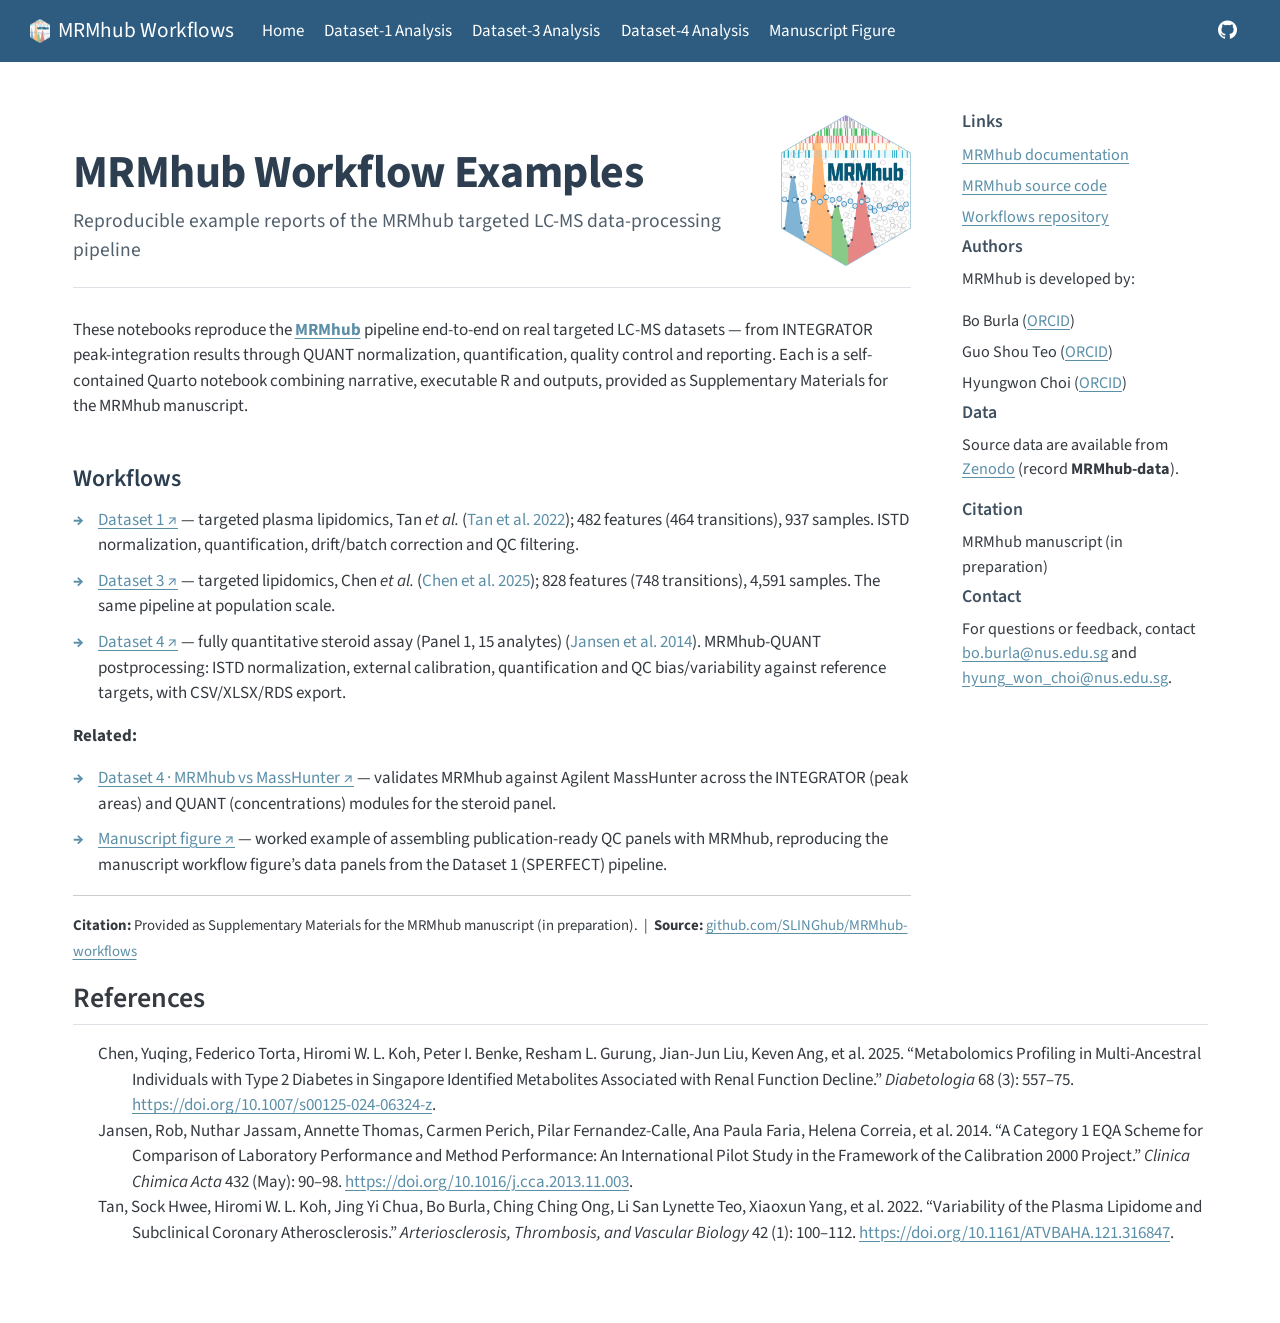
==== index.html @ b546c989 "Publish site to gh-pages (0.9.9 preview)" ====
<!DOCTYPE html>
<html xmlns="http://www.w3.org/1999/xhtml" lang="en" xml:lang="en"><head>

<meta charset="utf-8">
<meta name="generator" content="quarto-1.8.24">

<meta name="viewport" content="width=device-width, initial-scale=1.0, user-scalable=yes">


<title>MRMhub Workflows</title>
<style>
code{white-space: pre-wrap;}
span.smallcaps{font-variant: small-caps;}
div.columns{display: flex; gap: min(4vw, 1.5em);}
div.column{flex: auto; overflow-x: auto;}
div.hanging-indent{margin-left: 1.5em; text-indent: -1.5em;}
ul.task-list{list-style: none;}
ul.task-list li input[type="checkbox"] {
  width: 0.8em;
  margin: 0 0.8em 0.2em -1em; /* quarto-specific, see https://github.com/quarto-dev/quarto-cli/issues/4556 */ 
  vertical-align: middle;
}
/* CSS for citations */
div.csl-bib-body { }
div.csl-entry {
  clear: both;
  margin-bottom: 0em;
}
.hanging-indent div.csl-entry {
  margin-left:2em;
  text-indent:-2em;
}
div.csl-left-margin {
  min-width:2em;
  float:left;
}
div.csl-right-inline {
  margin-left:2em;
  padding-left:1em;
}
div.csl-indent {
  margin-left: 2em;
}</style>


<script src="site_libs/quarto-nav/quarto-nav.js"></script>
<script src="site_libs/quarto-nav/headroom.min.js"></script>
<script src="site_libs/clipboard/clipboard.min.js"></script>
<script src="site_libs/quarto-search/autocomplete.umd.js"></script>
<script src="site_libs/quarto-search/fuse.min.js"></script>
<script src="site_libs/quarto-search/quarto-search.js"></script>
<meta name="quarto:offset" content="./">
<link href="./images/favicon.ico" rel="icon">
<script src="site_libs/quarto-html/quarto.js" type="module"></script>
<script src="site_libs/quarto-html/tabsets/tabsets.js" type="module"></script>
<script src="site_libs/quarto-html/axe/axe-check.js" type="module"></script>
<script src="site_libs/quarto-html/popper.min.js"></script>
<script src="site_libs/quarto-html/tippy.umd.min.js"></script>
<script src="site_libs/quarto-html/anchor.min.js"></script>
<link href="site_libs/quarto-html/tippy.css" rel="stylesheet">
<link href="site_libs/quarto-html/quarto-syntax-highlighting-dc55a5b9e770e841cd82e46aadbfb9b0.css" rel="stylesheet" class="quarto-color-scheme" id="quarto-text-highlighting-styles">
<link href="site_libs/quarto-html/quarto-syntax-highlighting-dark-b651517ce65839d647a86e2780455cfb.css" rel="stylesheet" class="quarto-color-scheme quarto-color-alternate" id="quarto-text-highlighting-styles">
<link href="site_libs/quarto-html/quarto-syntax-highlighting-dc55a5b9e770e841cd82e46aadbfb9b0.css" rel="stylesheet" class="quarto-color-scheme-extra" id="quarto-text-highlighting-styles">
<script src="site_libs/bootstrap/bootstrap.min.js"></script>
<link href="site_libs/bootstrap/bootstrap-icons.css" rel="stylesheet">
<link href="site_libs/bootstrap/bootstrap-08d73034be6051cfeb272bc89b445842.min.css" rel="stylesheet" append-hash="true" class="quarto-color-scheme" id="quarto-bootstrap" data-mode="light">
<link href="site_libs/bootstrap/bootstrap-dark-5c11f1d04538fffc088d894759665d96.min.css" rel="stylesheet" append-hash="true" class="quarto-color-scheme quarto-color-alternate" id="quarto-bootstrap" data-mode="light">
<link href="site_libs/bootstrap/bootstrap-08d73034be6051cfeb272bc89b445842.min.css" rel="stylesheet" append-hash="true" class="quarto-color-scheme-extra" id="quarto-bootstrap" data-mode="light">
<script id="quarto-search-options" type="application/json">{
  "location": "navbar",
  "copy-button": false,
  "collapse-after": 3,
  "panel-placement": "end",
  "type": "overlay",
  "limit": 50,
  "keyboard-shortcut": [
    "f",
    "/",
    "s"
  ],
  "show-item-context": false,
  "language": {
    "search-no-results-text": "No results",
    "search-matching-documents-text": "matching documents",
    "search-copy-link-title": "Copy link to search",
    "search-hide-matches-text": "Hide additional matches",
    "search-more-match-text": "more match in this document",
    "search-more-matches-text": "more matches in this document",
    "search-clear-button-title": "Clear",
    "search-text-placeholder": "",
    "search-detached-cancel-button-title": "Cancel",
    "search-submit-button-title": "Submit",
    "search-label": "Search"
  }
}</script>


<link rel="stylesheet" href="styles.css">
</head>

<body class="nav-fixed quarto-light">

<div id="quarto-search-results"></div>
  <header id="quarto-header" class="headroom fixed-top">
    <nav class="navbar navbar-expand-lg " data-bs-theme="dark">
      <div class="navbar-container container-fluid">
      <div class="navbar-brand-container mx-auto">
    <a href="./index.html" class="navbar-brand navbar-brand-logo">
    <img src="./images/mrmhub-logo.png" alt="MRMhub" class="navbar-logo light-content">
    <img src="./images/mrmhub-logo.png" alt="MRMhub" class="navbar-logo dark-content">
    </a>
    <a class="navbar-brand" href="./index.html">
    <span class="navbar-title">MRMhub Workflows</span>
    </a>
  </div>
            <div id="quarto-search" class="" title="Search"></div>
          <button class="navbar-toggler" type="button" data-bs-toggle="collapse" data-bs-target="#navbarCollapse" aria-controls="navbarCollapse" role="menu" aria-expanded="false" aria-label="Toggle navigation" onclick="if (window.quartoToggleHeadroom) { window.quartoToggleHeadroom(); }">
  <span class="navbar-toggler-icon"></span>
</button>
          <div class="collapse navbar-collapse" id="navbarCollapse">
            <ul class="navbar-nav navbar-nav-scroll me-auto">
  <li class="nav-item">
    <a class="nav-link active" href="./index.html" aria-current="page"> 
<span class="menu-text">Home</span></a>
  </li>  
  <li class="nav-item">
    <a class="nav-link" href="./Dataset1.html"> 
<span class="menu-text">Dataset-1 Analysis</span></a>
  </li>  
  <li class="nav-item">
    <a class="nav-link" href="./Dataset3.html"> 
<span class="menu-text">Dataset-3 Analysis</span></a>
  </li>  
  <li class="nav-item">
    <a class="nav-link" href="./Dataset4.html"> 
<span class="menu-text">Dataset-4 Analysis</span></a>
  </li>  
  <li class="nav-item">
    <a class="nav-link" href="./ManuscriptFigure.html"> 
<span class="menu-text">Manuscript Figure</span></a>
  </li>  
</ul>
            <ul class="navbar-nav navbar-nav-scroll ms-auto">
  <li class="nav-item compact">
    <a class="nav-link" href="https://github.com/SLINGhub/MRMhub-workflows"> <i class="bi bi-github" role="img" aria-label="GitHub">
</i> 
<span class="menu-text"></span></a>
  </li>  
</ul>
          </div> <!-- /navcollapse -->
            <div class="quarto-navbar-tools">
</div>
      </div> <!-- /container-fluid -->
    </nav>
</header>
<!-- content -->
<div id="quarto-content" class="quarto-container page-columns page-rows-contents page-layout-full page-navbar">
<!-- sidebar -->
<!-- margin-sidebar -->
    
<!-- main -->
<main class="content column-page" id="quarto-document-content"><header id="title-block-header" class="quarto-title-block"></header>




<div class="grid landing-grid">
<div class="g-col-12 g-col-lg-9">
<p><img src="images/logo.svg" class="hex-logo" alt="MRMhub hex logo"></p>
<section id="mrmhub-workflow-examples" class="level1">
<h1>MRMhub Workflow Examples</h1>
<div class="lead">
<p>Reproducible example reports of the MRMhub targeted LC-MS data-processing pipeline</p>
</div>
<div class="title-sep">

</div>
<p>These notebooks reproduce the <a href="https://slinghub.github.io/MRMhub"><strong>MRMhub</strong></a> pipeline end-to-end on real targeted LC-MS datasets — from INTEGRATOR peak-integration results through QUANT normalization, quantification, quality control and reporting. Each is a self-contained Quarto notebook combining narrative, executable R and outputs, provided as Supplementary Materials for the MRMhub manuscript.</p>
<section id="workflows" class="level2">
<h2 class="anchored" data-anchor-id="workflows">Workflows</h2>
<div class="arrow-list">
<ul>
<li><strong><a href="Dataset1.html">Dataset 1 ↗</a></strong> — targeted plasma lipidomics, Tan <em>et al.</em> <span class="citation" data-cites="tan2022">(<a href="#ref-tan2022" role="doc-biblioref">Tan et al. 2022</a>)</span>; 482 features (464 transitions), 937 samples. ISTD normalization, quantification, drift/batch correction and QC filtering.</li>
<li><strong><a href="Dataset3.html">Dataset 3 ↗</a></strong> — targeted lipidomics, Chen <em>et al.</em> <span class="citation" data-cites="chen2025">(<a href="#ref-chen2025" role="doc-biblioref">Chen et al. 2025</a>)</span>; 828 features (748 transitions), 4,591 samples. The same pipeline at population scale.</li>
<li><strong><a href="Dataset4.html">Dataset 4 ↗</a></strong> — fully quantitative steroid assay (Panel 1, 15 analytes) <span class="citation" data-cites="jansen2014">(<a href="#ref-jansen2014" role="doc-biblioref">Jansen et al. 2014</a>)</span>. MRMhub-QUANT postprocessing: ISTD normalization, external calibration, quantification and QC bias/variability against reference targets, with CSV/XLSX/RDS export.</li>
</ul>
</div>
<p><strong>Related:</strong></p>
<div class="arrow-list">
<ul>
<li><strong><a href="Dataset4_Comparison.html">Dataset 4 · MRMhub vs MassHunter ↗</a></strong> — validates MRMhub against Agilent MassHunter across the INTEGRATOR (peak areas) and QUANT (concentrations) modules for the steroid panel.</li>
<li><strong><a href="ManuscriptFigure.html">Manuscript figure ↗</a></strong> — worked example of assembling publication-ready QC panels with MRMhub, reproducing the manuscript workflow figure’s data panels from the Dataset 1 (SPERFECT) pipeline.</li>
</ul>
</div>
<!--
## The MRMhub pipeline

::: {.hero-fig}

<svg xmlns="http://www.w3.org/2000/svg" viewBox="0 0 1120 250" style="max-width: 1000px; width: 100%; height: auto; font-family: 'Source Sans Pro', -apple-system, BlinkMacSystemFont, 'Segoe UI', Roboto, sans-serif;" role="img" aria-label="MRMhub processing overview: four pipeline stages — Peak Integration, Quantitation, Quality Control and Reporting. Peak Integration is performed by MRMhub-INTEGRATOR; the remaining three stages by MRMhub-QUANT.">
  <style>
    .ov-head { font-size: 20px; font-weight: 700; fill: #2C3E50; }
    .ov-item { font-size: 16px; fill: #333; }
    .ov-band { font-size: 18px; font-weight: 700; fill: #35708c; letter-spacing: 1.5px; }
    .ov-div  { stroke: #e3e7ea; stroke-width: 1; }
    .ov-link { cursor: pointer; }
    .ov-link polygon, .ov-link rect { transition: opacity 0.2s; }
    .ov-link:hover polygon, .ov-link:hover rect { opacity: 0.78; }
    .ov-link:hover .ov-head { text-decoration: underline; text-underline-offset: 3px; }
  </style>
  <a class="ov-link" href="https://slinghub.github.io/MRMhub/integrator/">
    <title>Open MRMhub-INTEGRATOR</title>
    <polygon points="0,4 269,4 295,36 269,68 0,68" fill="#dce9f1"/>
    <text class="ov-head" x="140" y="43" text-anchor="middle">Peak Integration</text>
    <rect x="0" y="210" width="269" height="34" rx="4" fill="#edf1f3"/>
    <text class="ov-band" x="134" y="232" text-anchor="middle">INTEGRATOR</text>
  </a>
  <a class="ov-link" href="https://slinghub.github.io/MRMhub/quant/">
    <title>Open MRMhub-QUANT</title>
    <polygon points="275,4 544,4 570,36 544,68 275,68 301,36" fill="#f6e7d3"/>
    <polygon points="550,4 819,4 845,36 819,68 550,68 576,36" fill="#f3e0e0"/>
    <polygon points="825,4 1094,4 1120,36 1094,68 825,68 851,36" fill="#e4efdd"/>
    <text class="ov-head" x="415" y="43" text-anchor="middle">Quantitation</text>
    <text class="ov-head" x="690" y="43" text-anchor="middle">Quality Control</text>
    <text class="ov-head" x="963" y="43" text-anchor="middle">Reporting</text>
    <rect x="275" y="210" width="845" height="34" rx="4" fill="#edf1f3"/>
    <text class="ov-band" x="697" y="232" text-anchor="middle">QUANT</text>
  </a>
  <line class="ov-div" x1="272" y1="84" x2="272" y2="196"/>
  <line class="ov-div" x1="547" y1="84" x2="547" y2="196"/>
  <line class="ov-div" x1="822" y1="84" x2="822" y2="196"/>
  <text class="ov-item" x="14" y="96">Retention time alignment</text>
  <text class="ov-item" x="14" y="117">Peak identification / selection</text>
  <text class="ov-item" x="14" y="138">Peak border refinement</text>
  <text class="ov-item" x="14" y="159">Integration</text>
  <text class="ov-item" x="14" y="180">Reporting</text>
  <text class="ov-item" x="289" y="96">ISTD normalization</text>
  <text class="ov-item" x="289" y="117">Interference correction</text>
  <text class="ov-item" x="289" y="138">Calibration curves</text>
  <text class="ov-item" x="289" y="159">Quantification</text>
  <text class="ov-item" x="289" y="180">Drift and batch correction</text>
  <text class="ov-item" x="564" y="96">Data integrity</text>
  <text class="ov-item" x="564" y="117">Feature annotation</text>
  <text class="ov-item" x="564" y="138">Outlier detection</text>
  <text class="ov-item" x="564" y="159">Runtime effects</text>
  <text class="ov-item" x="564" y="180">Processing efficacy</text>
  <text class="ov-item" x="839" y="96">Feature filtering</text>
  <text class="ov-item" x="839" y="117">Dataset export</text>
  <text class="ov-item" x="839" y="138">QC reporting</text>
  <text class="ov-item" x="839" y="159">Process reporting</text>
  <text class="ov-item" x="839" y="180">FAIR data sharing</text>
</svg>

:::
-->
<hr>
<p><small> <strong>Citation:</strong> Provided as Supplementary Materials for the MRMhub manuscript (in preparation). &nbsp;|&nbsp; <strong>Source:</strong> <a href="https://github.com/SLINGhub/MRMhub-workflows">github.com/SLINGhub/MRMhub-workflows</a> </small></p>
</section>
</section>
</div>
<div class="g-col-12 g-col-lg-3 info-panel">
<section id="links" class="level3">
<h3 class="anchored" data-anchor-id="links">Links</h3>
<ul>
<li><a href="https://slinghub.github.io/MRMhub">MRMhub documentation</a></li>
<li><a href="https://github.com/SLINGhub/MRMhub">MRMhub source code</a></li>
<li><a href="https://github.com/SLINGhub/MRMhub-workflows">Workflows repository</a></li>
</ul>
</section>
<section id="authors" class="level3">
<h3 class="anchored" data-anchor-id="authors">Authors</h3>
<p>MRMhub is developed by:</p>
<ul>
<li>Bo Burla (<a href="https://orcid.org/0000-0002-5918-3249">ORCID</a>)</li>
<li>Guo Shou Teo (<a href="https://orcid.org/0000-0003-3891-1494">ORCID</a>)</li>
<li>Hyungwon Choi (<a href="https://orcid.org/0000-0002-6687-3088">ORCID</a>)</li>
</ul>
</section>
<section id="data" class="level3">
<h3 class="anchored" data-anchor-id="data">Data</h3>
<p>Source data are available from <a href="https://zenodo.org/records/15370294">Zenodo</a> (record <strong>MRMhub-data</strong>).</p>
</section>
<section id="citation" class="level3">
<h3 class="anchored" data-anchor-id="citation">Citation</h3>
<ul>
<li>MRMhub manuscript (in preparation)</li>
</ul>
</section>
<section id="contact" class="level3">
<h3 class="anchored" data-anchor-id="contact">Contact</h3>
<p>For questions or feedback, contact <a href="mailto:bo.burla@nus.edu.sg">bo.burla@nus.edu.sg</a> and <a href="mailto:hyung_won_choi@nus.edu.sg">hyung_won_choi@nus.edu.sg</a>.</p>
</section>
</div>
</div>
<section id="references" class="level2">
<h2 class="anchored" data-anchor-id="references">References</h2>
<div id="refs" class="references csl-bib-body hanging-indent" data-entry-spacing="0" role="list">
<div id="ref-chen2025" class="csl-entry" role="listitem">
Chen, Yuqing, Federico Torta, Hiromi W. L. Koh, Peter I. Benke, Resham L. Gurung, Jian-Jun Liu, Keven Ang, et al. 2025. <span>“Metabolomics Profiling in Multi-Ancestral Individuals with Type 2 Diabetes in Singapore Identified Metabolites Associated with Renal Function Decline.”</span> <em>Diabetologia</em> 68 (3): 557–75. <a href="https://doi.org/10.1007/s00125-024-06324-z">https://doi.org/10.1007/s00125-024-06324-z</a>.
</div>
<div id="ref-jansen2014" class="csl-entry" role="listitem">
Jansen, Rob, Nuthar Jassam, Annette Thomas, Carmen Perich, Pilar Fernandez-Calle, Ana Paula Faria, Helena Correia, et al. 2014. <span>“A Category 1 <span>EQA</span> Scheme for Comparison of Laboratory Performance and Method Performance: An International Pilot Study in the Framework of the Calibration 2000 Project.”</span> <em>Clinica Chimica Acta</em> 432 (May): 90–98. <a href="https://doi.org/10.1016/j.cca.2013.11.003">https://doi.org/10.1016/j.cca.2013.11.003</a>.
</div>
<div id="ref-tan2022" class="csl-entry" role="listitem">
Tan, Sock Hwee, Hiromi W. L. Koh, Jing Yi Chua, Bo Burla, Ching Ching Ong, Li San Lynette Teo, Xiaoxun Yang, et al. 2022. <span>“Variability of the Plasma Lipidome and Subclinical Coronary Atherosclerosis.”</span> <em>Arteriosclerosis, Thrombosis, and Vascular Biology</em> 42 (1): 100–112. <a href="https://doi.org/10.1161/ATVBAHA.121.316847">https://doi.org/10.1161/ATVBAHA.121.316847</a>.
</div>
</div>


</section>

</main> <!-- /main -->
<script id="quarto-html-after-body" type="application/javascript">
  window.document.addEventListener("DOMContentLoaded", function (event) {
    const icon = "";
    const anchorJS = new window.AnchorJS();
    anchorJS.options = {
      placement: 'right',
      icon: icon
    };
    anchorJS.add('.anchored');
    const isCodeAnnotation = (el) => {
      for (const clz of el.classList) {
        if (clz.startsWith('code-annotation-')) {                     
          return true;
        }
      }
      return false;
    }
    const onCopySuccess = function(e) {
      // button target
      const button = e.trigger;
      // don't keep focus
      button.blur();
      // flash "checked"
      button.classList.add('code-copy-button-checked');
      var currentTitle = button.getAttribute("title");
      button.setAttribute("title", "Copied!");
      let tooltip;
      if (window.bootstrap) {
        button.setAttribute("data-bs-toggle", "tooltip");
        button.setAttribute("data-bs-placement", "left");
        button.setAttribute("data-bs-title", "Copied!");
        tooltip = new bootstrap.Tooltip(button, 
          { trigger: "manual", 
            customClass: "code-copy-button-tooltip",
            offset: [0, -8]});
        tooltip.show();    
      }
      setTimeout(function() {
        if (tooltip) {
          tooltip.hide();
          button.removeAttribute("data-bs-title");
          button.removeAttribute("data-bs-toggle");
          button.removeAttribute("data-bs-placement");
        }
        button.setAttribute("title", currentTitle);
        button.classList.remove('code-copy-button-checked');
      }, 1000);
      // clear code selection
      e.clearSelection();
    }
    const getTextToCopy = function(trigger) {
      const outerScaffold = trigger.parentElement.cloneNode(true);
      const codeEl = outerScaffold.querySelector('code');
      for (const childEl of codeEl.children) {
        if (isCodeAnnotation(childEl)) {
          childEl.remove();
        }
      }
      return codeEl.innerText;
    }
    const clipboard = new window.ClipboardJS('.code-copy-button:not([data-in-quarto-modal])', {
      text: getTextToCopy
    });
    clipboard.on('success', onCopySuccess);
    if (window.document.getElementById('quarto-embedded-source-code-modal')) {
      const clipboardModal = new window.ClipboardJS('.code-copy-button[data-in-quarto-modal]', {
        text: getTextToCopy,
        container: window.document.getElementById('quarto-embedded-source-code-modal')
      });
      clipboardModal.on('success', onCopySuccess);
    }
      var localhostRegex = new RegExp(/^(?:http|https):\/\/localhost\:?[0-9]*\//);
      var mailtoRegex = new RegExp(/^mailto:/);
        var filterRegex = new RegExp('/' + window.location.host + '/');
      var isInternal = (href) => {
          return filterRegex.test(href) || localhostRegex.test(href) || mailtoRegex.test(href);
      }
      // Inspect non-navigation links and adorn them if external
     var links = window.document.querySelectorAll('a[href]:not(.nav-link):not(.navbar-brand):not(.toc-action):not(.sidebar-link):not(.sidebar-item-toggle):not(.pagination-link):not(.no-external):not([aria-hidden]):not(.dropdown-item):not(.quarto-navigation-tool):not(.about-link)');
      for (var i=0; i<links.length; i++) {
        const link = links[i];
        if (!isInternal(link.href)) {
          // undo the damage that might have been done by quarto-nav.js in the case of
          // links that we want to consider external
          if (link.dataset.originalHref !== undefined) {
            link.href = link.dataset.originalHref;
          }
        }
      }
    function tippyHover(el, contentFn, onTriggerFn, onUntriggerFn) {
      const config = {
        allowHTML: true,
        maxWidth: 500,
        delay: 100,
        arrow: false,
        appendTo: function(el) {
            return el.parentElement;
        },
        interactive: true,
        interactiveBorder: 10,
        theme: 'quarto',
        placement: 'bottom-start',
      };
      if (contentFn) {
        config.content = contentFn;
      }
      if (onTriggerFn) {
        config.onTrigger = onTriggerFn;
      }
      if (onUntriggerFn) {
        config.onUntrigger = onUntriggerFn;
      }
      window.tippy(el, config); 
    }
    const noterefs = window.document.querySelectorAll('a[role="doc-noteref"]');
    for (var i=0; i<noterefs.length; i++) {
      const ref = noterefs[i];
      tippyHover(ref, function() {
        // use id or data attribute instead here
        let href = ref.getAttribute('data-footnote-href') || ref.getAttribute('href');
        try { href = new URL(href).hash; } catch {}
        const id = href.replace(/^#\/?/, "");
        const note = window.document.getElementById(id);
        if (note) {
          return note.innerHTML;
        } else {
          return "";
        }
      });
    }
    const xrefs = window.document.querySelectorAll('a.quarto-xref');
    const processXRef = (id, note) => {
      // Strip column container classes
      const stripColumnClz = (el) => {
        el.classList.remove("page-full", "page-columns");
        if (el.children) {
          for (const child of el.children) {
            stripColumnClz(child);
          }
        }
      }
      stripColumnClz(note)
      if (id === null || id.startsWith('sec-')) {
        // Special case sections, only their first couple elements
        const container = document.createElement("div");
        if (note.children && note.children.length > 2) {
          container.appendChild(note.children[0].cloneNode(true));
          for (let i = 1; i < note.children.length; i++) {
            const child = note.children[i];
            if (child.tagName === "P" && child.innerText === "") {
              continue;
            } else {
              container.appendChild(child.cloneNode(true));
              break;
            }
          }
          if (window.Quarto?.typesetMath) {
            window.Quarto.typesetMath(container);
          }
          return container.innerHTML
        } else {
          if (window.Quarto?.typesetMath) {
            window.Quarto.typesetMath(note);
          }
          return note.innerHTML;
        }
      } else {
        // Remove any anchor links if they are present
        const anchorLink = note.querySelector('a.anchorjs-link');
        if (anchorLink) {
          anchorLink.remove();
        }
        if (window.Quarto?.typesetMath) {
          window.Quarto.typesetMath(note);
        }
        if (note.classList.contains("callout")) {
          return note.outerHTML;
        } else {
          return note.innerHTML;
        }
      }
    }
    for (var i=0; i<xrefs.length; i++) {
      const xref = xrefs[i];
      tippyHover(xref, undefined, function(instance) {
        instance.disable();
        let url = xref.getAttribute('href');
        let hash = undefined; 
        if (url.startsWith('#')) {
          hash = url;
        } else {
          try { hash = new URL(url).hash; } catch {}
        }
        if (hash) {
          const id = hash.replace(/^#\/?/, "");
          const note = window.document.getElementById(id);
          if (note !== null) {
            try {
              const html = processXRef(id, note.cloneNode(true));
              instance.setContent(html);
            } finally {
              instance.enable();
              instance.show();
            }
          } else {
            // See if we can fetch this
            fetch(url.split('#')[0])
            .then(res => res.text())
            .then(html => {
              const parser = new DOMParser();
              const htmlDoc = parser.parseFromString(html, "text/html");
              const note = htmlDoc.getElementById(id);
              if (note !== null) {
                const html = processXRef(id, note);
                instance.setContent(html);
              } 
            }).finally(() => {
              instance.enable();
              instance.show();
            });
          }
        } else {
          // See if we can fetch a full url (with no hash to target)
          // This is a special case and we should probably do some content thinning / targeting
          fetch(url)
          .then(res => res.text())
          .then(html => {
            const parser = new DOMParser();
            const htmlDoc = parser.parseFromString(html, "text/html");
            const note = htmlDoc.querySelector('main.content');
            if (note !== null) {
              // This should only happen for chapter cross references
              // (since there is no id in the URL)
              // remove the first header
              if (note.children.length > 0 && note.children[0].tagName === "HEADER") {
                note.children[0].remove();
              }
              const html = processXRef(null, note);
              instance.setContent(html);
            } 
          }).finally(() => {
            instance.enable();
            instance.show();
          });
        }
      }, function(instance) {
      });
    }
        let selectedAnnoteEl;
        const selectorForAnnotation = ( cell, annotation) => {
          let cellAttr = 'data-code-cell="' + cell + '"';
          let lineAttr = 'data-code-annotation="' +  annotation + '"';
          const selector = 'span[' + cellAttr + '][' + lineAttr + ']';
          return selector;
        }
        const selectCodeLines = (annoteEl) => {
          const doc = window.document;
          const targetCell = annoteEl.getAttribute("data-target-cell");
          const targetAnnotation = annoteEl.getAttribute("data-target-annotation");
          const annoteSpan = window.document.querySelector(selectorForAnnotation(targetCell, targetAnnotation));
          const lines = annoteSpan.getAttribute("data-code-lines").split(",");
          const lineIds = lines.map((line) => {
            return targetCell + "-" + line;
          })
          let top = null;
          let height = null;
          let parent = null;
          if (lineIds.length > 0) {
              //compute the position of the single el (top and bottom and make a div)
              const el = window.document.getElementById(lineIds[0]);
              top = el.offsetTop;
              height = el.offsetHeight;
              parent = el.parentElement.parentElement;
            if (lineIds.length > 1) {
              const lastEl = window.document.getElementById(lineIds[lineIds.length - 1]);
              const bottom = lastEl.offsetTop + lastEl.offsetHeight;
              height = bottom - top;
            }
            if (top !== null && height !== null && parent !== null) {
              // cook up a div (if necessary) and position it 
              let div = window.document.getElementById("code-annotation-line-highlight");
              if (div === null) {
                div = window.document.createElement("div");
                div.setAttribute("id", "code-annotation-line-highlight");
                div.style.position = 'absolute';
                parent.appendChild(div);
              }
              div.style.top = top - 2 + "px";
              div.style.height = height + 4 + "px";
              div.style.left = 0;
              let gutterDiv = window.document.getElementById("code-annotation-line-highlight-gutter");
              if (gutterDiv === null) {
                gutterDiv = window.document.createElement("div");
                gutterDiv.setAttribute("id", "code-annotation-line-highlight-gutter");
                gutterDiv.style.position = 'absolute';
                const codeCell = window.document.getElementById(targetCell);
                const gutter = codeCell.querySelector('.code-annotation-gutter');
                gutter.appendChild(gutterDiv);
              }
              gutterDiv.style.top = top - 2 + "px";
              gutterDiv.style.height = height + 4 + "px";
            }
            selectedAnnoteEl = annoteEl;
          }
        };
        const unselectCodeLines = () => {
          const elementsIds = ["code-annotation-line-highlight", "code-annotation-line-highlight-gutter"];
          elementsIds.forEach((elId) => {
            const div = window.document.getElementById(elId);
            if (div) {
              div.remove();
            }
          });
          selectedAnnoteEl = undefined;
        };
          // Handle positioning of the toggle
      window.addEventListener(
        "resize",
        throttle(() => {
          elRect = undefined;
          if (selectedAnnoteEl) {
            selectCodeLines(selectedAnnoteEl);
          }
        }, 10)
      );
      function throttle(fn, ms) {
      let throttle = false;
      let timer;
        return (...args) => {
          if(!throttle) { // first call gets through
              fn.apply(this, args);
              throttle = true;
          } else { // all the others get throttled
              if(timer) clearTimeout(timer); // cancel #2
              timer = setTimeout(() => {
                fn.apply(this, args);
                timer = throttle = false;
              }, ms);
          }
        };
      }
        // Attach click handler to the DT
        const annoteDls = window.document.querySelectorAll('dt[data-target-cell]');
        for (const annoteDlNode of annoteDls) {
          annoteDlNode.addEventListener('click', (event) => {
            const clickedEl = event.target;
            if (clickedEl !== selectedAnnoteEl) {
              unselectCodeLines();
              const activeEl = window.document.querySelector('dt[data-target-cell].code-annotation-active');
              if (activeEl) {
                activeEl.classList.remove('code-annotation-active');
              }
              selectCodeLines(clickedEl);
              clickedEl.classList.add('code-annotation-active');
            } else {
              // Unselect the line
              unselectCodeLines();
              clickedEl.classList.remove('code-annotation-active');
            }
          });
        }
    const findCites = (el) => {
      const parentEl = el.parentElement;
      if (parentEl) {
        const cites = parentEl.dataset.cites;
        if (cites) {
          return {
            el,
            cites: cites.split(' ')
          };
        } else {
          return findCites(el.parentElement)
        }
      } else {
        return undefined;
      }
    };
    var bibliorefs = window.document.querySelectorAll('a[role="doc-biblioref"]');
    for (var i=0; i<bibliorefs.length; i++) {
      const ref = bibliorefs[i];
      const citeInfo = findCites(ref);
      if (citeInfo) {
        tippyHover(citeInfo.el, function() {
          var popup = window.document.createElement('div');
          citeInfo.cites.forEach(function(cite) {
            var citeDiv = window.document.createElement('div');
            citeDiv.classList.add('hanging-indent');
            citeDiv.classList.add('csl-entry');
            var biblioDiv = window.document.getElementById('ref-' + cite);
            if (biblioDiv) {
              citeDiv.innerHTML = biblioDiv.innerHTML;
            }
            popup.appendChild(citeDiv);
          });
          return popup.innerHTML;
        });
      }
    }
  });
  </script>
</div> <!-- /content -->




</body></html>
---- site_libs/quarto-html/tippy.css ----
.tippy-box[data-animation=fade][data-state=hidden]{opacity:0}[data-tippy-root]{max-width:calc(100vw - 10px)}.tippy-box{position:relative;background-color:#333;color:#fff;border-radius:4px;font-size:14px;line-height:1.4;white-space:normal;outline:0;transition-property:transform,visibility,opacity}.tippy-box[data-placement^=top]>.tippy-arrow{bottom:0}.tippy-box[data-placement^=top]>.tippy-arrow:before{bottom:-7px;left:0;border-width:8px 8px 0;border-top-color:initial;transform-origin:center top}.tippy-box[data-placement^=bottom]>.tippy-arrow{top:0}.tippy-box[data-placement^=bottom]>.tippy-arrow:before{top:-7px;left:0;border-width:0 8px 8px;border-bottom-color:initial;transform-origin:center bottom}.tippy-box[data-placement^=left]>.tippy-arrow{right:0}.tippy-box[data-placement^=left]>.tippy-arrow:before{border-width:8px 0 8px 8px;border-left-color:initial;right:-7px;transform-origin:center left}.tippy-box[data-placement^=right]>.tippy-arrow{left:0}.tippy-box[data-placement^=right]>.tippy-arrow:before{left:-7px;border-width:8px 8px 8px 0;border-right-color:initial;transform-origin:center right}.tippy-box[data-inertia][data-state=visible]{transition-timing-function:cubic-bezier(.54,1.5,.38,1.11)}.tippy-arrow{width:16px;height:16px;color:#333}.tippy-arrow:before{content:"";position:absolute;border-color:transparent;border-style:solid}.tippy-content{position:relative;padding:5px 9px;z-index:1}
---- styles.css ----
/* Landing page — QUANT-style two-column layout with a hex sticker and a
   right-hand info panel. Typography is inherited from cosmo + _brand.yml
   (steel-blue #5B8FA8 primary, navy #2C3E50); no new fonts are introduced. */

/* The `arrow` highlight-style (tidyverse-book / RStudio palette, set in
   _quarto.yml) is intentionally pastel and reads a little faint on white.
   Deepen and saturate every syntax token — hues are preserved, so it still
   matches the tidyverse-book look — without touching the code-block background
   or the plain R-output blocks (which aren't `.sourceCode`). */
pre.sourceCode code span {
  filter: saturate(1.35) brightness(0.85);
}

/* Wrap mrmhub's cli status output (stderr) so long ✔/ℹ/warning lines reflow
   instead of scrolling horizontally. Quarto's `code-overflow: wrap` covers
   source code blocks but not `.cell-output-stderr`, which cli emits as
   single, unwrapped lines. */
.cell-output-stderr pre code {
  white-space: pre-wrap;
  overflow-wrap: break-word;
}

/* cli emits each ✔/ℹ/warning line as its own `.cell-output-stderr` block; the
   default `<pre>` margin puts a blank line between consecutive ones. Zero the
   margin so the status lines read as one contiguous block. */
.cell-output-stderr pre {
  margin: 0;
}

/* Tighter spacing for R-output code blocks in the dataset notebooks. */
pre.r-output, pre.r-output code {
  font-family: monospace;
  font-size: 0.9em;
  line-height: 1;
  margin: 0;
  padding: 0;
  white-space: pre;
}
pre.r-output code {
  line-height: 0.9;
}

/* Match QUANT's content width. pkgdown widens its container to ~1340px; the
   Quarto `page-layout: full` here removes the reserved margin columns, and this
   caps + centres the result so the prose column is as wide as QUANT's rather
   than cosmo's default ~1140px. */
#quarto-content.page-layout-full {
  max-width: 1340px;
  margin-left: auto;
  margin-right: auto;
}

/* Hex sticker floated top-right of the content column, mirroring the pkgdown
   `<img align="right" height="139">` on the QUANT home page. */
.hex-logo {
  float: right;
  width: 130px;
  height: auto;
  margin: 0.25rem 0 1rem 1.5rem;
}

/* Give the overview hero figure room to breathe. */
.hero-fig {
  text-align: center;
  margin-top: 1.25rem;
  margin-bottom: 2.25rem;
}


/* Wider gutter between the content column and the info-panel sidebar. */
.landing-grid {
  column-gap: 3rem;
}

/* Distinct page title + a rule that separates the title block from the body,
   mirroring the underline beneath "MRMhub-QUANT" on the pkgdown home page. */
.landing-grid h1 {
  font-size: 2.7rem;
  font-weight: 700;
  color: #2C3E50;
  letter-spacing: -0.01em;
  margin-bottom: 0.4rem;
}
.title-sep {
  clear: right;
  border: 0;
  border-top: 1px solid #dee2e6;
  margin: 1.25rem 0 1.75rem;
}

/* Smaller, quieter section headers (e.g. "The MRMhub modules"). No underline —
   only the page title carries a separating rule (.title-sep). */
.landing-grid h2,
.landing-grid h3 {
  font-weight: 600;
  color: #2C3E50;
  border-bottom: 0;
  padding-bottom: 0;
}
.landing-grid h2 {
  font-size: 1.4rem;
  margin-top: 2.6rem;
  margin-bottom: 0.85rem;
}

/* Roomier spacing between the two module bullets. */
.module-list li + li {
  margin-top: 1rem;
}

/* Steel-blue arrow markers for the Getting started list. */
.arrow-list ul {
  list-style: none;
  padding-left: 1.5em;
}
.arrow-list li {
  position: relative;
}
.arrow-list li + li {
  margin-top: 0.6rem;
}
.arrow-list li::before {
  content: "→";
  position: absolute;
  left: -1.5em;
  color: #5B8FA8;
  font-weight: 700;
}

/* Module list — a filled square per module in its figure colour
   (INTEGRATOR steel-blue, QUANT green) to tie the list to the diagrams. */
.module-list ul {
  list-style: none;
  padding-left: 1.8em;
  counter-reset: mod;
}
.module-list li {
  position: relative;
  counter-increment: mod;
}
.module-list li::before {
  content: counter(mod) ".";
  position: absolute;
  left: -1.8em;
  top: 0;
  font-weight: 700;
  color: var(--bs-link-color, #5B8FA8);
}
.module-list a {
  font-weight: 700;
}

/* Lead sub-title under the H1. */
.landing-grid .lead {
  font-size: 1.15rem;
  font-weight: 400;
  color: #52606d;
  margin-bottom: 1.25rem;
}

/* Right-hand info panel — muted section headings + tight, bullet-free lists,
   matching the pkgdown sidebar aesthetic. */
.info-panel {
  font-size: 0.95rem;
  line-height: 1.5;
}
.info-panel h3 {
  font-size: 1.05rem;
  font-weight: 600;
  color: #2C3E50;
  margin: 2.4rem 0 0.6rem;
  border-bottom: none;
}
.info-panel h3:first-child {
  margin-top: 0;
}
.info-panel ul {
  list-style: none;
  padding-left: 0;
  margin-bottom: 0;
}
.info-panel li {
  margin: 0.4rem 0;
  line-height: 1.5;
}

/* Developers list — name + ORCID mark, muted role beneath (pkgdown aside). */
.developer-list {
  list-style: none;
  padding-left: 0;
  margin-bottom: 0;
}
.developer-list li {
  margin: 0 0 0.95rem;
  line-height: 1.4;
}
.developer-list .dev-name {
  font-weight: 500;
}
.developer-list .dev-role {
  color: #6c757d;
  font-size: 0.82rem;
}
.developer-list .orcid {
  vertical-align: text-bottom;
}
.developer-list .orcid svg {
  display: inline-block;
}

/* When the panel stacks below the content on narrow screens, separate it with
   a rule instead of the desktop whitespace gap. */
@media (max-width: 991.98px) {
  .info-panel {
    border-top: 1px solid #dee2e6;
    padding-top: 1rem;
    margin-top: 1.5rem;
  }
  .hex-logo {
    width: 100px;
  }
}
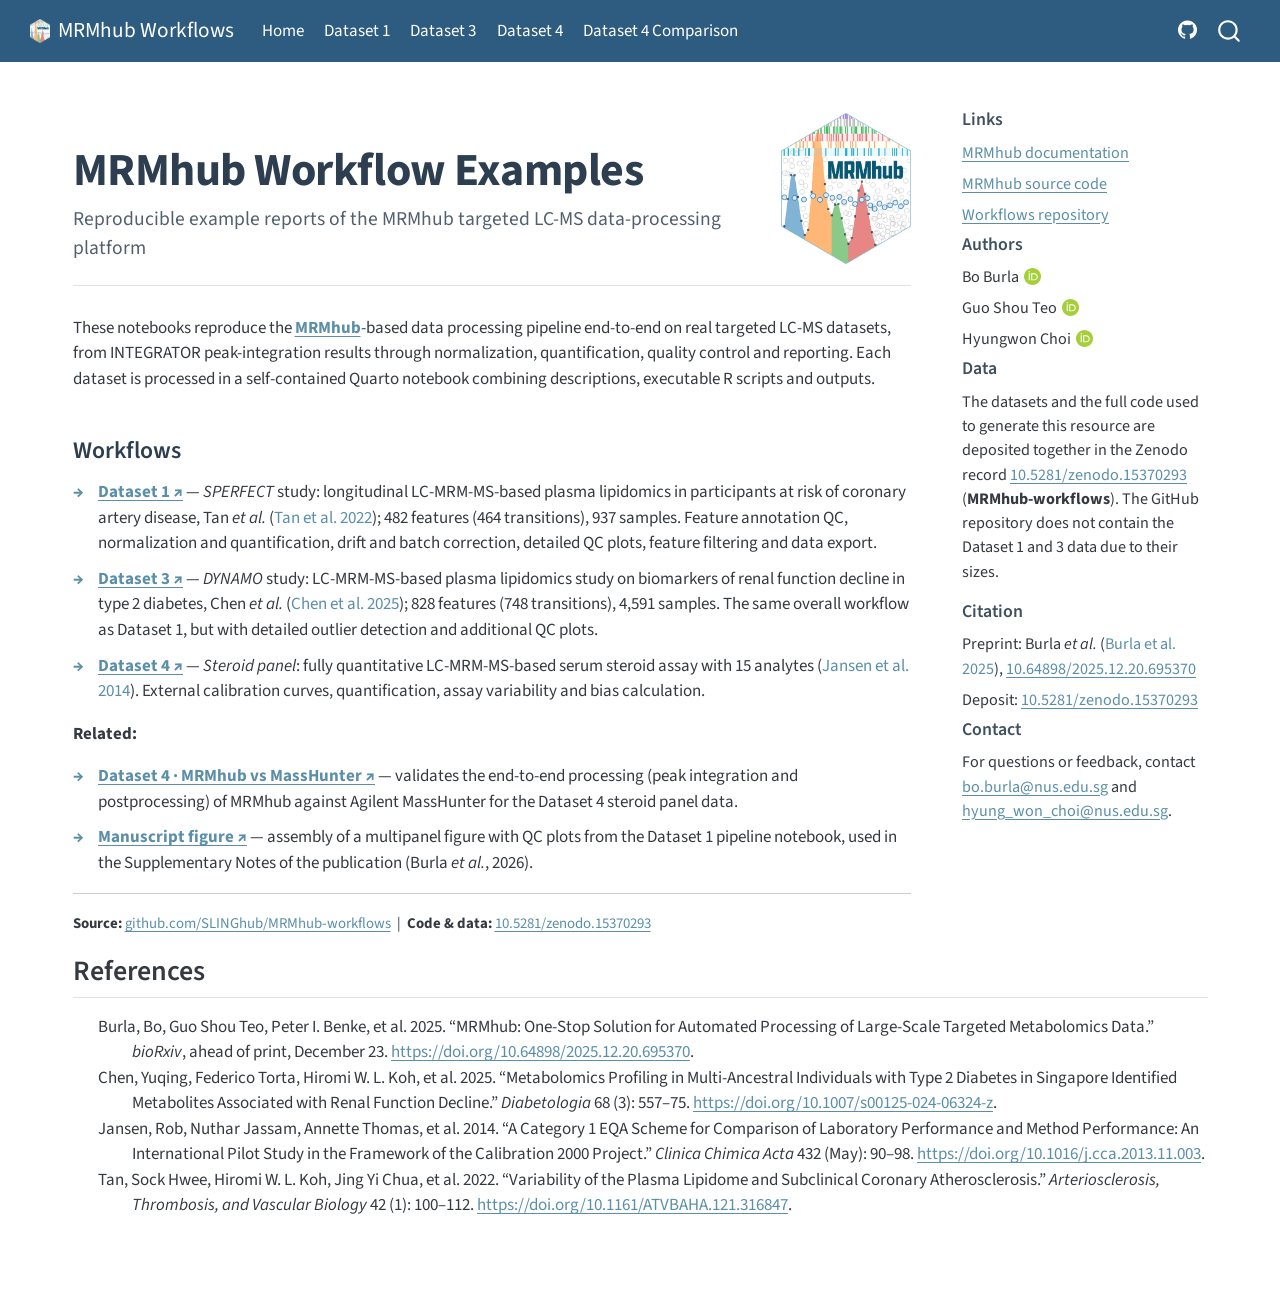
==== commit e018e205: "Built site for gh-pages" ====
--- a/index.html
+++ b/index.html
@@ -2,17 +2,23 @@
 <html xmlns="http://www.w3.org/1999/xhtml" lang="en" xml:lang="en"><head>
 
 <meta charset="utf-8">
-<meta name="generator" content="quarto-1.8.24">
+<meta name="generator" content="quarto-1.10.18">
 
 <meta name="viewport" content="width=device-width, initial-scale=1.0, user-scalable=yes">
 
 
 <title>MRMhub Workflows</title>
 <style>
-code{white-space: pre-wrap;}
+/* Default styles provided by pandoc.
+** See https://pandoc.org/MANUAL.html#variables-for-html for config info.
+*/
 span.smallcaps{font-variant: small-caps;}
-div.columns{display: flex; gap: min(4vw, 1.5em);}
-div.column{flex: auto; overflow-x: auto;}
+div.columns{display: flex; gap: 1.5em;}
+div.column{flex: auto;}
+@media screen {
+div.columns{gap: min(4vw, 1.5em);}
+div.column{overflow-x: auto;}
+}
 div.hanging-indent{margin-left: 1.5em; text-indent: -1.5em;}
 ul.task-list{list-style: none;}
 ul.task-list li input[type="checkbox"] {
@@ -24,7 +30,6 @@
 div.csl-bib-body { }
 div.csl-entry {
   clear: both;
-  margin-bottom: 0em;
 }
 .hanging-indent div.csl-entry {
   margin-left:2em;
@@ -53,19 +58,18 @@
 <link href="./images/favicon.ico" rel="icon">
 <script src="site_libs/quarto-html/quarto.js" type="module"></script>
 <script src="site_libs/quarto-html/tabsets/tabsets.js" type="module"></script>
-<script src="site_libs/quarto-html/axe/axe-check.js" type="module"></script>
 <script src="site_libs/quarto-html/popper.min.js"></script>
 <script src="site_libs/quarto-html/tippy.umd.min.js"></script>
 <script src="site_libs/quarto-html/anchor.min.js"></script>
 <link href="site_libs/quarto-html/tippy.css" rel="stylesheet">
-<link href="site_libs/quarto-html/quarto-syntax-highlighting-dc55a5b9e770e841cd82e46aadbfb9b0.css" rel="stylesheet" class="quarto-color-scheme" id="quarto-text-highlighting-styles">
-<link href="site_libs/quarto-html/quarto-syntax-highlighting-dark-b651517ce65839d647a86e2780455cfb.css" rel="stylesheet" class="quarto-color-scheme quarto-color-alternate" id="quarto-text-highlighting-styles">
-<link href="site_libs/quarto-html/quarto-syntax-highlighting-dc55a5b9e770e841cd82e46aadbfb9b0.css" rel="stylesheet" class="quarto-color-scheme-extra" id="quarto-text-highlighting-styles">
+<link href="site_libs/quarto-html/quarto-syntax-highlighting-64a204ab8560d761af7679ceaba22944.css" rel="stylesheet" class="quarto-color-scheme" id="quarto-text-highlighting-styles">
+<link href="site_libs/quarto-html/quarto-syntax-highlighting-dark-b85bc7c33db8c58e0ec93c3465666fed.css" rel="stylesheet" class="quarto-color-scheme quarto-color-alternate" id="quarto-text-highlighting-styles">
+<link href="site_libs/quarto-html/quarto-syntax-highlighting-64a204ab8560d761af7679ceaba22944.css" rel="stylesheet" class="quarto-color-scheme-extra" id="quarto-text-highlighting-styles">
 <script src="site_libs/bootstrap/bootstrap.min.js"></script>
 <link href="site_libs/bootstrap/bootstrap-icons.css" rel="stylesheet">
-<link href="site_libs/bootstrap/bootstrap-08d73034be6051cfeb272bc89b445842.min.css" rel="stylesheet" append-hash="true" class="quarto-color-scheme" id="quarto-bootstrap" data-mode="light">
-<link href="site_libs/bootstrap/bootstrap-dark-5c11f1d04538fffc088d894759665d96.min.css" rel="stylesheet" append-hash="true" class="quarto-color-scheme quarto-color-alternate" id="quarto-bootstrap" data-mode="light">
-<link href="site_libs/bootstrap/bootstrap-08d73034be6051cfeb272bc89b445842.min.css" rel="stylesheet" append-hash="true" class="quarto-color-scheme-extra" id="quarto-bootstrap" data-mode="light">
+<link href="site_libs/bootstrap/bootstrap-bafb3f478197d028412ec73fd4ede0bd.min.css" rel="stylesheet" append-hash="true" class="quarto-color-scheme" id="quarto-bootstrap" data-mode="light">
+<link href="site_libs/bootstrap/bootstrap-dark-8fbcfd0b7b81cdeb52e409e02de0c866.min.css" rel="stylesheet" append-hash="true" class="quarto-color-scheme quarto-color-alternate" id="quarto-bootstrap" data-mode="light">
+<link href="site_libs/bootstrap/bootstrap-bafb3f478197d028412ec73fd4ede0bd.min.css" rel="stylesheet" append-hash="true" class="quarto-color-scheme-extra" id="quarto-bootstrap" data-mode="light">
 <script id="quarto-search-options" type="application/json">{
   "location": "navbar",
   "copy-button": false,
@@ -125,19 +129,19 @@
   </li>  
   <li class="nav-item">
     <a class="nav-link" href="./Dataset1.html"> 
-<span class="menu-text">Dataset-1 Analysis</span></a>
+<span class="menu-text">Dataset 1</span></a>
   </li>  
   <li class="nav-item">
     <a class="nav-link" href="./Dataset3.html"> 
-<span class="menu-text">Dataset-3 Analysis</span></a>
+<span class="menu-text">Dataset 3</span></a>
   </li>  
   <li class="nav-item">
     <a class="nav-link" href="./Dataset4.html"> 
-<span class="menu-text">Dataset-4 Analysis</span></a>
+<span class="menu-text">Dataset 4</span></a>
   </li>  
   <li class="nav-item">
-    <a class="nav-link" href="./ManuscriptFigure.html"> 
-<span class="menu-text">Manuscript Figure</span></a>
+    <a class="nav-link" href="./Dataset4_Comparison.html"> 
+<span class="menu-text">Dataset 4 Comparison</span></a>
   </li>  
 </ul>
             <ul class="navbar-nav navbar-nav-scroll ms-auto">
@@ -166,95 +170,34 @@
 
 <div class="grid landing-grid">
 <div class="g-col-12 g-col-lg-9">
-<p><img src="images/logo.svg" class="hex-logo" alt="MRMhub hex logo"></p>
+<p><img src="images/logo.svg" alt="MRMhub hex logo" class="hex-logo"></p>
 <section id="mrmhub-workflow-examples" class="level1">
 <h1>MRMhub Workflow Examples</h1>
 <div class="lead">
-<p>Reproducible example reports of the MRMhub targeted LC-MS data-processing pipeline</p>
+<p>Reproducible example reports of the MRMhub targeted LC-MS data-processing platform</p>
 </div>
 <div class="title-sep">
 
 </div>
-<p>These notebooks reproduce the <a href="https://slinghub.github.io/MRMhub"><strong>MRMhub</strong></a> pipeline end-to-end on real targeted LC-MS datasets — from INTEGRATOR peak-integration results through QUANT normalization, quantification, quality control and reporting. Each is a self-contained Quarto notebook combining narrative, executable R and outputs, provided as Supplementary Materials for the MRMhub manuscript.</p>
+<p>These notebooks reproduce the <a href="https://slinghub.github.io/MRMhub"><strong>MRMhub</strong></a>-based data processing pipeline end-to-end on real targeted LC-MS datasets, from INTEGRATOR peak-integration results through normalization, quantification, quality control and reporting. Each dataset is processed in a self-contained Quarto notebook combining descriptions, executable R scripts and outputs.</p>
 <section id="workflows" class="level2">
 <h2 class="anchored" data-anchor-id="workflows">Workflows</h2>
 <div class="arrow-list">
 <ul>
-<li><strong><a href="Dataset1.html">Dataset 1 ↗</a></strong> — targeted plasma lipidomics, Tan <em>et al.</em> <span class="citation" data-cites="tan2022">(<a href="#ref-tan2022" role="doc-biblioref">Tan et al. 2022</a>)</span>; 482 features (464 transitions), 937 samples. ISTD normalization, quantification, drift/batch correction and QC filtering.</li>
-<li><strong><a href="Dataset3.html">Dataset 3 ↗</a></strong> — targeted lipidomics, Chen <em>et al.</em> <span class="citation" data-cites="chen2025">(<a href="#ref-chen2025" role="doc-biblioref">Chen et al. 2025</a>)</span>; 828 features (748 transitions), 4,591 samples. The same pipeline at population scale.</li>
-<li><strong><a href="Dataset4.html">Dataset 4 ↗</a></strong> — fully quantitative steroid assay (Panel 1, 15 analytes) <span class="citation" data-cites="jansen2014">(<a href="#ref-jansen2014" role="doc-biblioref">Jansen et al. 2014</a>)</span>. MRMhub-QUANT postprocessing: ISTD normalization, external calibration, quantification and QC bias/variability against reference targets, with CSV/XLSX/RDS export.</li>
+<li><a href="Dataset1.html"><strong>Dataset 1 ↗</strong></a> — <em>SPERFECT</em> study: longitudinal LC-MRM-MS-based plasma lipidomics in participants at risk of coronary artery disease, Tan <em>et al.</em> <span class="citation" data-cites="tan2022">(<a href="#ref-tan2022" role="doc-biblioref">Tan et al. 2022</a>)</span>; 482 features (464 transitions), 937 samples. Feature annotation QC, normalization and quantification, drift and batch correction, detailed QC plots, feature filtering and data export.</li>
+<li><a href="Dataset3.html"><strong>Dataset 3 ↗</strong></a> — <em>DYNAMO</em> study: LC-MRM-MS-based plasma lipidomics study on biomarkers of renal function decline in type 2 diabetes, Chen <em>et al.</em> <span class="citation" data-cites="chen2025">(<a href="#ref-chen2025" role="doc-biblioref">Chen et al. 2025</a>)</span>; 828 features (748 transitions), 4,591 samples. The same overall workflow as Dataset 1, but with detailed outlier detection and additional QC plots.</li>
+<li><a href="Dataset4.html"><strong>Dataset 4 ↗</strong></a> — <em>Steroid panel</em>: fully quantitative LC-MRM-MS-based serum steroid assay with 15 analytes <span class="citation" data-cites="jansen2014">(<a href="#ref-jansen2014" role="doc-biblioref">Jansen et al. 2014</a>)</span>. External calibration curves, quantification, assay variability and bias calculation.</li>
 </ul>
 </div>
 <p><strong>Related:</strong></p>
 <div class="arrow-list">
 <ul>
-<li><strong><a href="Dataset4_Comparison.html">Dataset 4 · MRMhub vs MassHunter ↗</a></strong> — validates MRMhub against Agilent MassHunter across the INTEGRATOR (peak areas) and QUANT (concentrations) modules for the steroid panel.</li>
-<li><strong><a href="ManuscriptFigure.html">Manuscript figure ↗</a></strong> — worked example of assembling publication-ready QC panels with MRMhub, reproducing the manuscript workflow figure’s data panels from the Dataset 1 (SPERFECT) pipeline.</li>
+<li><a href="Dataset4_Comparison.html"><strong>Dataset 4 · MRMhub vs MassHunter ↗</strong></a> — validates the end-to-end processing (peak integration and postprocessing) of MRMhub against Agilent MassHunter for the Dataset 4 steroid panel data.</li>
+<li><a href="ManuscriptFigure.html"><strong>Manuscript figure ↗</strong></a> — assembly of a multipanel figure with QC plots from the Dataset 1 pipeline notebook, used in the Supplementary Notes of the publication (Burla <em>et al.</em>, 2026).</li>
 </ul>
 </div>
-<!--
-## The MRMhub pipeline
-
-::: {.hero-fig}
-
-<svg xmlns="http://www.w3.org/2000/svg" viewBox="0 0 1120 250" style="max-width: 1000px; width: 100%; height: auto; font-family: 'Source Sans Pro', -apple-system, BlinkMacSystemFont, 'Segoe UI', Roboto, sans-serif;" role="img" aria-label="MRMhub processing overview: four pipeline stages — Peak Integration, Quantitation, Quality Control and Reporting. Peak Integration is performed by MRMhub-INTEGRATOR; the remaining three stages by MRMhub-QUANT.">
-  <style>
-    .ov-head { font-size: 20px; font-weight: 700; fill: #2C3E50; }
-    .ov-item { font-size: 16px; fill: #333; }
-    .ov-band { font-size: 18px; font-weight: 700; fill: #35708c; letter-spacing: 1.5px; }
-    .ov-div  { stroke: #e3e7ea; stroke-width: 1; }
-    .ov-link { cursor: pointer; }
-    .ov-link polygon, .ov-link rect { transition: opacity 0.2s; }
-    .ov-link:hover polygon, .ov-link:hover rect { opacity: 0.78; }
-    .ov-link:hover .ov-head { text-decoration: underline; text-underline-offset: 3px; }
-  </style>
-  <a class="ov-link" href="https://slinghub.github.io/MRMhub/integrator/">
-    <title>Open MRMhub-INTEGRATOR</title>
-    <polygon points="0,4 269,4 295,36 269,68 0,68" fill="#dce9f1"/>
-    <text class="ov-head" x="140" y="43" text-anchor="middle">Peak Integration</text>
-    <rect x="0" y="210" width="269" height="34" rx="4" fill="#edf1f3"/>
-    <text class="ov-band" x="134" y="232" text-anchor="middle">INTEGRATOR</text>
-  </a>
-  <a class="ov-link" href="https://slinghub.github.io/MRMhub/quant/">
-    <title>Open MRMhub-QUANT</title>
-    <polygon points="275,4 544,4 570,36 544,68 275,68 301,36" fill="#f6e7d3"/>
-    <polygon points="550,4 819,4 845,36 819,68 550,68 576,36" fill="#f3e0e0"/>
-    <polygon points="825,4 1094,4 1120,36 1094,68 825,68 851,36" fill="#e4efdd"/>
-    <text class="ov-head" x="415" y="43" text-anchor="middle">Quantitation</text>
-    <text class="ov-head" x="690" y="43" text-anchor="middle">Quality Control</text>
-    <text class="ov-head" x="963" y="43" text-anchor="middle">Reporting</text>
-    <rect x="275" y="210" width="845" height="34" rx="4" fill="#edf1f3"/>
-    <text class="ov-band" x="697" y="232" text-anchor="middle">QUANT</text>
-  </a>
-  <line class="ov-div" x1="272" y1="84" x2="272" y2="196"/>
-  <line class="ov-div" x1="547" y1="84" x2="547" y2="196"/>
-  <line class="ov-div" x1="822" y1="84" x2="822" y2="196"/>
-  <text class="ov-item" x="14" y="96">Retention time alignment</text>
-  <text class="ov-item" x="14" y="117">Peak identification / selection</text>
-  <text class="ov-item" x="14" y="138">Peak border refinement</text>
-  <text class="ov-item" x="14" y="159">Integration</text>
-  <text class="ov-item" x="14" y="180">Reporting</text>
-  <text class="ov-item" x="289" y="96">ISTD normalization</text>
-  <text class="ov-item" x="289" y="117">Interference correction</text>
-  <text class="ov-item" x="289" y="138">Calibration curves</text>
-  <text class="ov-item" x="289" y="159">Quantification</text>
-  <text class="ov-item" x="289" y="180">Drift and batch correction</text>
-  <text class="ov-item" x="564" y="96">Data integrity</text>
-  <text class="ov-item" x="564" y="117">Feature annotation</text>
-  <text class="ov-item" x="564" y="138">Outlier detection</text>
-  <text class="ov-item" x="564" y="159">Runtime effects</text>
-  <text class="ov-item" x="564" y="180">Processing efficacy</text>
-  <text class="ov-item" x="839" y="96">Feature filtering</text>
-  <text class="ov-item" x="839" y="117">Dataset export</text>
-  <text class="ov-item" x="839" y="138">QC reporting</text>
-  <text class="ov-item" x="839" y="159">Process reporting</text>
-  <text class="ov-item" x="839" y="180">FAIR data sharing</text>
-</svg>
-
-:::
--->
 <hr>
-<p><small> <strong>Citation:</strong> Provided as Supplementary Materials for the MRMhub manuscript (in preparation). &nbsp;|&nbsp; <strong>Source:</strong> <a href="https://github.com/SLINGhub/MRMhub-workflows">github.com/SLINGhub/MRMhub-workflows</a> </small></p>
+<p><small> <strong>Source:</strong> <a href="https://github.com/SLINGhub/MRMhub-workflows">github.com/SLINGhub/MRMhub-workflows</a> &nbsp;|&nbsp; <strong>Code &amp; data:</strong> <a href="https://doi.org/10.5281/zenodo.15370293">10.5281/zenodo.15370293</a> </small></p>
 </section>
 </section>
 </div>
@@ -269,21 +212,21 @@
 </section>
 <section id="authors" class="level3">
 <h3 class="anchored" data-anchor-id="authors">Authors</h3>
-<p>MRMhub is developed by:</p>
 <ul>
-<li>Bo Burla (<a href="https://orcid.org/0000-0002-5918-3249">ORCID</a>)</li>
-<li>Guo Shou Teo (<a href="https://orcid.org/0000-0003-3891-1494">ORCID</a>)</li>
-<li>Hyungwon Choi (<a href="https://orcid.org/0000-0002-6687-3088">ORCID</a>)</li>
+<li>Bo Burla <a href="https://orcid.org/0000-0002-5918-3249" aria-label="Bo Burla's ORCID iD"><img src="images/orcid.svg" alt="ORCID iD" class="orcid-icon"></a></li>
+<li>Guo Shou Teo <a href="https://orcid.org/0000-0003-3891-1494" aria-label="Guo Shou Teo's ORCID iD"><img src="images/orcid.svg" alt="ORCID iD" class="orcid-icon"></a></li>
+<li>Hyungwon Choi <a href="https://orcid.org/0000-0002-6687-3088" aria-label="Hyungwon Choi's ORCID iD"><img src="images/orcid.svg" alt="ORCID iD" class="orcid-icon"></a></li>
 </ul>
 </section>
 <section id="data" class="level3">
 <h3 class="anchored" data-anchor-id="data">Data</h3>
-<p>Source data are available from <a href="https://zenodo.org/records/15370294">Zenodo</a> (record <strong>MRMhub-data</strong>).</p>
+<p>The datasets and the full code used to generate this resource are deposited together in the Zenodo record <a href="https://doi.org/10.5281/zenodo.15370293">10.5281/zenodo.15370293</a> (<strong>MRMhub-workflows</strong>). The GitHub repository does not contain the Dataset 1 and 3 data due to their sizes.</p>
 </section>
 <section id="citation" class="level3">
 <h3 class="anchored" data-anchor-id="citation">Citation</h3>
 <ul>
-<li>MRMhub manuscript (in preparation)</li>
+<li>Preprint: Burla <em>et al.</em> <span class="citation" data-cites="burla2025">(<a href="#ref-burla2025" role="doc-biblioref">Burla et al. 2025</a>)</span>, <a href="https://doi.org/10.64898/2025.12.20.695370">10.64898/2025.12.20.695370</a></li>
+<li>Deposit: <a href="https://doi.org/10.5281/zenodo.15370293">10.5281/zenodo.15370293</a></li>
 </ul>
 </section>
 <section id="contact" class="level3">
@@ -294,15 +237,18 @@
 </div>
 <section id="references" class="level2">
 <h2 class="anchored" data-anchor-id="references">References</h2>
-<div id="refs" class="references csl-bib-body hanging-indent" data-entry-spacing="0" role="list">
+<div id="refs" class="references csl-bib-body hanging-indent" role="list">
+<div id="ref-burla2025" class="csl-entry" role="listitem">
+Burla, Bo, Guo Shou Teo, Peter I. Benke, et al. 2025. <span>“<span>MRMhub</span>: One-Stop Solution for Automated Processing of Large-Scale Targeted Metabolomics Data.”</span> <em>bioRxiv</em>, ahead of print, December 23. <a href="https://doi.org/10.64898/2025.12.20.695370">https://doi.org/10.64898/2025.12.20.695370</a>.
+</div>
 <div id="ref-chen2025" class="csl-entry" role="listitem">
-Chen, Yuqing, Federico Torta, Hiromi W. L. Koh, Peter I. Benke, Resham L. Gurung, Jian-Jun Liu, Keven Ang, et al. 2025. <span>“Metabolomics Profiling in Multi-Ancestral Individuals with Type 2 Diabetes in Singapore Identified Metabolites Associated with Renal Function Decline.”</span> <em>Diabetologia</em> 68 (3): 557–75. <a href="https://doi.org/10.1007/s00125-024-06324-z">https://doi.org/10.1007/s00125-024-06324-z</a>.
+Chen, Yuqing, Federico Torta, Hiromi W. L. Koh, et al. 2025. <span>“Metabolomics Profiling in Multi-Ancestral Individuals with Type 2 Diabetes in Singapore Identified Metabolites Associated with Renal Function Decline.”</span> <em>Diabetologia</em> 68 (3): 557–75. <a href="https://doi.org/10.1007/s00125-024-06324-z">https://doi.org/10.1007/s00125-024-06324-z</a>.
 </div>
 <div id="ref-jansen2014" class="csl-entry" role="listitem">
-Jansen, Rob, Nuthar Jassam, Annette Thomas, Carmen Perich, Pilar Fernandez-Calle, Ana Paula Faria, Helena Correia, et al. 2014. <span>“A Category 1 <span>EQA</span> Scheme for Comparison of Laboratory Performance and Method Performance: An International Pilot Study in the Framework of the Calibration 2000 Project.”</span> <em>Clinica Chimica Acta</em> 432 (May): 90–98. <a href="https://doi.org/10.1016/j.cca.2013.11.003">https://doi.org/10.1016/j.cca.2013.11.003</a>.
+Jansen, Rob, Nuthar Jassam, Annette Thomas, et al. 2014. <span>“A Category 1 <span>EQA</span> Scheme for Comparison of Laboratory Performance and Method Performance: An International Pilot Study in the Framework of the Calibration 2000 Project.”</span> <em>Clinica Chimica Acta</em> 432 (May): 90–98. <a href="https://doi.org/10.1016/j.cca.2013.11.003">https://doi.org/10.1016/j.cca.2013.11.003</a>.
 </div>
 <div id="ref-tan2022" class="csl-entry" role="listitem">
-Tan, Sock Hwee, Hiromi W. L. Koh, Jing Yi Chua, Bo Burla, Ching Ching Ong, Li San Lynette Teo, Xiaoxun Yang, et al. 2022. <span>“Variability of the Plasma Lipidome and Subclinical Coronary Atherosclerosis.”</span> <em>Arteriosclerosis, Thrombosis, and Vascular Biology</em> 42 (1): 100–112. <a href="https://doi.org/10.1161/ATVBAHA.121.316847">https://doi.org/10.1161/ATVBAHA.121.316847</a>.
+Tan, Sock Hwee, Hiromi W. L. Koh, Jing Yi Chua, et al. 2022. <span>“Variability of the Plasma Lipidome and Subclinical Coronary Atherosclerosis.”</span> <em>Arteriosclerosis, Thrombosis, and Vascular Biology</em> 42 (1): 100–112. <a href="https://doi.org/10.1161/ATVBAHA.121.316847">https://doi.org/10.1161/ATVBAHA.121.316847</a>.
 </div>
 </div>
 
--- a/site_libs/quarto-html/quarto-syntax-highlighting-64a204ab8560d761af7679ceaba22944.css
+++ b/site_libs/quarto-html/quarto-syntax-highlighting-64a204ab8560d761af7679ceaba22944.css
@@ -0,0 +1,236 @@
+/* quarto syntax highlight colors */
+:root {
+  --quarto-hl-ot-color: #003B4F;
+  --quarto-hl-at-color: #657422;
+  --quarto-hl-ss-color: #20794D;
+  --quarto-hl-an-color: #5E5E5E;
+  --quarto-hl-fu-color: #4758AB;
+  --quarto-hl-st-color: #20794D;
+  --quarto-hl-cf-color: #003B4F;
+  --quarto-hl-op-color: #5E5E5E;
+  --quarto-hl-er-color: #AD0000;
+  --quarto-hl-bn-color: #AD0000;
+  --quarto-hl-al-color: #AD0000;
+  --quarto-hl-va-color: #111111;
+  --quarto-hl-bu-color: inherit;
+  --quarto-hl-ex-color: inherit;
+  --quarto-hl-pp-color: #AD0000;
+  --quarto-hl-in-color: #5E5E5E;
+  --quarto-hl-vs-color: #20794D;
+  --quarto-hl-wa-color: #5E5E5E;
+  --quarto-hl-do-color: #5E5E5E;
+  --quarto-hl-im-color: #00769E;
+  --quarto-hl-ch-color: #20794D;
+  --quarto-hl-dt-color: #AD0000;
+  --quarto-hl-fl-color: #AD0000;
+  --quarto-hl-co-color: #5E5E5E;
+  --quarto-hl-cv-color: #5E5E5E;
+  --quarto-hl-cn-color: #8f5902;
+  --quarto-hl-sc-color: #5E5E5E;
+  --quarto-hl-dv-color: #AD0000;
+  --quarto-hl-kw-color: #003B4F;
+}
+
+/* other quarto variables */
+:root {
+  --quarto-font-monospace: SFMono-Regular, Menlo, Monaco, Consolas, "Liberation Mono", "Courier New", monospace;
+}
+
+/* syntax highlight based on Pandoc's rules */
+pre > code.sourceCode > span {
+  color: #003B4F;
+}
+
+code.sourceCode > span {
+  color: #003B4F;
+}
+
+div.sourceCode,
+div.sourceCode pre.sourceCode {
+  color: #003B4F;
+}
+
+/* Normal */
+code span {
+  color: #003B4F;
+}
+
+/* Alert */
+code span.al {
+  color: #AD0000;
+  font-style: inherit;
+}
+
+/* Annotation */
+code span.an {
+  color: #5E5E5E;
+  font-style: inherit;
+}
+
+/* Attribute */
+code span.at {
+  color: #657422;
+  font-style: inherit;
+}
+
+/* BaseN */
+code span.bn {
+  color: #AD0000;
+  font-style: inherit;
+}
+
+/* BuiltIn */
+code span.bu {
+  font-style: inherit;
+}
+
+/* ControlFlow */
+code span.cf {
+  color: #003B4F;
+  font-weight: bold;
+  font-style: inherit;
+}
+
+/* Char */
+code span.ch {
+  color: #20794D;
+  font-style: inherit;
+}
+
+/* Constant */
+code span.cn {
+  color: #8f5902;
+  font-style: inherit;
+}
+
+/* Comment */
+code span.co {
+  color: #5E5E5E;
+  font-style: inherit;
+}
+
+/* CommentVar */
+code span.cv {
+  color: #5E5E5E;
+  font-style: italic;
+}
+
+/* Documentation */
+code span.do {
+  color: #5E5E5E;
+  font-style: italic;
+}
+
+/* DataType */
+code span.dt {
+  color: #AD0000;
+  font-style: inherit;
+}
+
+/* DecVal */
+code span.dv {
+  color: #AD0000;
+  font-style: inherit;
+}
+
+/* Error */
+code span.er {
+  color: #AD0000;
+  font-style: inherit;
+}
+
+/* Extension */
+code span.ex {
+  font-style: inherit;
+}
+
+/* Float */
+code span.fl {
+  color: #AD0000;
+  font-style: inherit;
+}
+
+/* Function */
+code span.fu {
+  color: #4758AB;
+  font-style: inherit;
+}
+
+/* Import */
+code span.im {
+  color: #00769E;
+  font-style: inherit;
+}
+
+/* Information */
+code span.in {
+  color: #5E5E5E;
+  font-style: inherit;
+}
+
+/* Keyword */
+code span.kw {
+  color: #003B4F;
+  font-weight: bold;
+  font-style: inherit;
+}
+
+/* Operator */
+code span.op {
+  color: #5E5E5E;
+  font-style: inherit;
+}
+
+/* Other */
+code span.ot {
+  color: #003B4F;
+  font-style: inherit;
+}
+
+/* Preprocessor */
+code span.pp {
+  color: #AD0000;
+  font-style: inherit;
+}
+
+/* SpecialChar */
+code span.sc {
+  color: #5E5E5E;
+  font-style: inherit;
+}
+
+/* SpecialString */
+code span.ss {
+  color: #20794D;
+  font-style: inherit;
+}
+
+/* String */
+code span.st {
+  color: #20794D;
+  font-style: inherit;
+}
+
+/* Variable */
+code span.va {
+  color: #111111;
+  font-style: inherit;
+}
+
+/* VerbatimString */
+code span.vs {
+  color: #20794D;
+  font-style: inherit;
+}
+
+/* Warning */
+code span.wa {
+  color: #5E5E5E;
+  font-style: italic;
+}
+
+.prevent-inlining {
+  content: "</";
+}
+
+/*# sourceMappingURL=9d8d5bb603a83b8298b89080a598c93b.css.map */
--- a/site_libs/quarto-html/quarto-syntax-highlighting-dark-b85bc7c33db8c58e0ec93c3465666fed.css
+++ b/site_libs/quarto-html/quarto-syntax-highlighting-dark-b85bc7c33db8c58e0ec93c3465666fed.css
@@ -0,0 +1,219 @@
+/* quarto syntax highlight colors */
+:root {
+  --quarto-hl-al-color: #f07178;
+  --quarto-hl-an-color: #d4d0ab;
+  --quarto-hl-at-color: #00e0e0;
+  --quarto-hl-bn-color: #d4d0ab;
+  --quarto-hl-bu-color: #abe338;
+  --quarto-hl-ch-color: #abe338;
+  --quarto-hl-co-color: #f8f8f2;
+  --quarto-hl-cv-color: #ffd700;
+  --quarto-hl-cn-color: #ffd700;
+  --quarto-hl-cf-color: #ffa07a;
+  --quarto-hl-dt-color: #ffa07a;
+  --quarto-hl-dv-color: #d4d0ab;
+  --quarto-hl-do-color: #f8f8f2;
+  --quarto-hl-er-color: #f07178;
+  --quarto-hl-ex-color: #00e0e0;
+  --quarto-hl-fl-color: #d4d0ab;
+  --quarto-hl-fu-color: #ffa07a;
+  --quarto-hl-im-color: #abe338;
+  --quarto-hl-in-color: #d4d0ab;
+  --quarto-hl-kw-color: #ffa07a;
+  --quarto-hl-op-color: #ffa07a;
+  --quarto-hl-ot-color: #00e0e0;
+  --quarto-hl-pp-color: #dcc6e0;
+  --quarto-hl-re-color: #00e0e0;
+  --quarto-hl-sc-color: #abe338;
+  --quarto-hl-ss-color: #abe338;
+  --quarto-hl-st-color: #abe338;
+  --quarto-hl-va-color: #00e0e0;
+  --quarto-hl-vs-color: #abe338;
+  --quarto-hl-wa-color: #dcc6e0;
+}
+
+/* other quarto variables */
+:root {
+  --quarto-font-monospace: SFMono-Regular, Menlo, Monaco, Consolas, "Liberation Mono", "Courier New", monospace;
+}
+
+/* syntax highlight based on Pandoc's rules */
+pre > code.sourceCode > span {
+  color: #f8f8f2;
+}
+
+code.sourceCode > span {
+  color: #f8f8f2;
+}
+
+div.sourceCode,
+div.sourceCode pre.sourceCode {
+  color: #f8f8f2;
+}
+
+/* Normal */
+code span {
+  color: #f8f8f2;
+}
+
+/* Alert */
+code span.al {
+  color: #f07178;
+}
+
+/* Annotation */
+code span.an {
+  color: #d4d0ab;
+}
+
+/* Attribute */
+code span.at {
+  color: #00e0e0;
+}
+
+/* BaseN */
+code span.bn {
+  color: #d4d0ab;
+}
+
+/* BuiltIn */
+code span.bu {
+  color: #abe338;
+}
+
+/* ControlFlow */
+code span.cf {
+  font-weight: bold;
+  color: #ffa07a;
+}
+
+/* Char */
+code span.ch {
+  color: #abe338;
+}
+
+/* Constant */
+code span.cn {
+  color: #ffd700;
+}
+
+/* Comment */
+code span.co {
+  font-style: italic;
+  color: #f8f8f2;
+}
+
+/* CommentVar */
+code span.cv {
+  color: #ffd700;
+}
+
+/* Documentation */
+code span.do {
+  color: #f8f8f2;
+}
+
+/* DataType */
+code span.dt {
+  color: #ffa07a;
+}
+
+/* DecVal */
+code span.dv {
+  color: #d4d0ab;
+}
+
+/* Error */
+code span.er {
+  color: #f07178;
+  text-decoration: underline;
+}
+
+/* Extension */
+code span.ex {
+  font-weight: bold;
+  color: #00e0e0;
+}
+
+/* Float */
+code span.fl {
+  color: #d4d0ab;
+}
+
+/* Function */
+code span.fu {
+  color: #ffa07a;
+}
+
+/* Import */
+code span.im {
+  color: #abe338;
+}
+
+/* Information */
+code span.in {
+  color: #d4d0ab;
+}
+
+/* Keyword */
+code span.kw {
+  font-weight: bold;
+  color: #ffa07a;
+}
+
+/* Operator */
+code span.op {
+  color: #ffa07a;
+}
+
+/* Other */
+code span.ot {
+  color: #00e0e0;
+}
+
+/* Preprocessor */
+code span.pp {
+  color: #dcc6e0;
+}
+
+/* RegionMarker */
+code span.re {
+  background-color: #f8f8f2;
+  color: #00e0e0;
+}
+
+/* SpecialChar */
+code span.sc {
+  color: #abe338;
+}
+
+/* SpecialString */
+code span.ss {
+  color: #abe338;
+}
+
+/* String */
+code span.st {
+  color: #abe338;
+}
+
+/* Variable */
+code span.va {
+  color: #00e0e0;
+}
+
+/* VerbatimString */
+code span.vs {
+  color: #abe338;
+}
+
+/* Warning */
+code span.wa {
+  color: #dcc6e0;
+}
+
+.prevent-inlining {
+  content: "</";
+}
+
+/*# sourceMappingURL=4ed8f1090dec6531da29ab00902aa718.css.map */
--- a/site_libs/quarto-html/quarto-syntax-highlighting-64a204ab8560d761af7679ceaba22944.css
+++ b/site_libs/quarto-html/quarto-syntax-highlighting-64a204ab8560d761af7679ceaba22944.css
@@ -0,0 +1,236 @@
+/* quarto syntax highlight colors */
+:root {
+  --quarto-hl-ot-color: #003B4F;
+  --quarto-hl-at-color: #657422;
+  --quarto-hl-ss-color: #20794D;
+  --quarto-hl-an-color: #5E5E5E;
+  --quarto-hl-fu-color: #4758AB;
+  --quarto-hl-st-color: #20794D;
+  --quarto-hl-cf-color: #003B4F;
+  --quarto-hl-op-color: #5E5E5E;
+  --quarto-hl-er-color: #AD0000;
+  --quarto-hl-bn-color: #AD0000;
+  --quarto-hl-al-color: #AD0000;
+  --quarto-hl-va-color: #111111;
+  --quarto-hl-bu-color: inherit;
+  --quarto-hl-ex-color: inherit;
+  --quarto-hl-pp-color: #AD0000;
+  --quarto-hl-in-color: #5E5E5E;
+  --quarto-hl-vs-color: #20794D;
+  --quarto-hl-wa-color: #5E5E5E;
+  --quarto-hl-do-color: #5E5E5E;
+  --quarto-hl-im-color: #00769E;
+  --quarto-hl-ch-color: #20794D;
+  --quarto-hl-dt-color: #AD0000;
+  --quarto-hl-fl-color: #AD0000;
+  --quarto-hl-co-color: #5E5E5E;
+  --quarto-hl-cv-color: #5E5E5E;
+  --quarto-hl-cn-color: #8f5902;
+  --quarto-hl-sc-color: #5E5E5E;
+  --quarto-hl-dv-color: #AD0000;
+  --quarto-hl-kw-color: #003B4F;
+}
+
+/* other quarto variables */
+:root {
+  --quarto-font-monospace: SFMono-Regular, Menlo, Monaco, Consolas, "Liberation Mono", "Courier New", monospace;
+}
+
+/* syntax highlight based on Pandoc's rules */
+pre > code.sourceCode > span {
+  color: #003B4F;
+}
+
+code.sourceCode > span {
+  color: #003B4F;
+}
+
+div.sourceCode,
+div.sourceCode pre.sourceCode {
+  color: #003B4F;
+}
+
+/* Normal */
+code span {
+  color: #003B4F;
+}
+
+/* Alert */
+code span.al {
+  color: #AD0000;
+  font-style: inherit;
+}
+
+/* Annotation */
+code span.an {
+  color: #5E5E5E;
+  font-style: inherit;
+}
+
+/* Attribute */
+code span.at {
+  color: #657422;
+  font-style: inherit;
+}
+
+/* BaseN */
+code span.bn {
+  color: #AD0000;
+  font-style: inherit;
+}
+
+/* BuiltIn */
+code span.bu {
+  font-style: inherit;
+}
+
+/* ControlFlow */
+code span.cf {
+  color: #003B4F;
+  font-weight: bold;
+  font-style: inherit;
+}
+
+/* Char */
+code span.ch {
+  color: #20794D;
+  font-style: inherit;
+}
+
+/* Constant */
+code span.cn {
+  color: #8f5902;
+  font-style: inherit;
+}
+
+/* Comment */
+code span.co {
+  color: #5E5E5E;
+  font-style: inherit;
+}
+
+/* CommentVar */
+code span.cv {
+  color: #5E5E5E;
+  font-style: italic;
+}
+
+/* Documentation */
+code span.do {
+  color: #5E5E5E;
+  font-style: italic;
+}
+
+/* DataType */
+code span.dt {
+  color: #AD0000;
+  font-style: inherit;
+}
+
+/* DecVal */
+code span.dv {
+  color: #AD0000;
+  font-style: inherit;
+}
+
+/* Error */
+code span.er {
+  color: #AD0000;
+  font-style: inherit;
+}
+
+/* Extension */
+code span.ex {
+  font-style: inherit;
+}
+
+/* Float */
+code span.fl {
+  color: #AD0000;
+  font-style: inherit;
+}
+
+/* Function */
+code span.fu {
+  color: #4758AB;
+  font-style: inherit;
+}
+
+/* Import */
+code span.im {
+  color: #00769E;
+  font-style: inherit;
+}
+
+/* Information */
+code span.in {
+  color: #5E5E5E;
+  font-style: inherit;
+}
+
+/* Keyword */
+code span.kw {
+  color: #003B4F;
+  font-weight: bold;
+  font-style: inherit;
+}
+
+/* Operator */
+code span.op {
+  color: #5E5E5E;
+  font-style: inherit;
+}
+
+/* Other */
+code span.ot {
+  color: #003B4F;
+  font-style: inherit;
+}
+
+/* Preprocessor */
+code span.pp {
+  color: #AD0000;
+  font-style: inherit;
+}
+
+/* SpecialChar */
+code span.sc {
+  color: #5E5E5E;
+  font-style: inherit;
+}
+
+/* SpecialString */
+code span.ss {
+  color: #20794D;
+  font-style: inherit;
+}
+
+/* String */
+code span.st {
+  color: #20794D;
+  font-style: inherit;
+}
+
+/* Variable */
+code span.va {
+  color: #111111;
+  font-style: inherit;
+}
+
+/* VerbatimString */
+code span.vs {
+  color: #20794D;
+  font-style: inherit;
+}
+
+/* Warning */
+code span.wa {
+  color: #5E5E5E;
+  font-style: italic;
+}
+
+.prevent-inlining {
+  content: "</";
+}
+
+/*# sourceMappingURL=9d8d5bb603a83b8298b89080a598c93b.css.map */
--- a/styles.css
+++ b/styles.css
@@ -27,19 +27,6 @@
   margin: 0;
 }
 
-/* Tighter spacing for R-output code blocks in the dataset notebooks. */
-pre.r-output, pre.r-output code {
-  font-family: monospace;
-  font-size: 0.9em;
-  line-height: 1;
-  margin: 0;
-  padding: 0;
-  white-space: pre;
-}
-pre.r-output code {
-  line-height: 0.9;
-}
-
 /* Match QUANT's content width. pkgdown widens its container to ~1340px; the
    Quarto `page-layout: full` here removes the reserved margin columns, and this
    caps + centres the result so the prose column is as wide as QUANT's rather
@@ -58,14 +45,6 @@
   height: auto;
   margin: 0.25rem 0 1rem 1.5rem;
 }
-
-/* Give the overview hero figure room to breathe. */
-.hero-fig {
-  text-align: center;
-  margin-top: 1.25rem;
-  margin-bottom: 2.25rem;
-}
-
 
 /* Wider gutter between the content column and the info-panel sidebar. */
 .landing-grid {
@@ -88,7 +67,7 @@
   margin: 1.25rem 0 1.75rem;
 }
 
-/* Smaller, quieter section headers (e.g. "The MRMhub modules"). No underline —
+/* Smaller, quieter section headers (e.g. "Workflows"). No underline —
    only the page title carries a separating rule (.title-sep). */
 .landing-grid h2,
 .landing-grid h3 {
@@ -101,11 +80,6 @@
   font-size: 1.4rem;
   margin-top: 2.6rem;
   margin-bottom: 0.85rem;
-}
-
-/* Roomier spacing between the two module bullets. */
-.module-list li + li {
-  margin-top: 1rem;
 }
 
 /* Steel-blue arrow markers for the Getting started list. */
@@ -124,29 +98,6 @@
   position: absolute;
   left: -1.5em;
   color: #5B8FA8;
-  font-weight: 700;
-}
-
-/* Module list — a filled square per module in its figure colour
-   (INTEGRATOR steel-blue, QUANT green) to tie the list to the diagrams. */
-.module-list ul {
-  list-style: none;
-  padding-left: 1.8em;
-  counter-reset: mod;
-}
-.module-list li {
-  position: relative;
-  counter-increment: mod;
-}
-.module-list li::before {
-  content: counter(mod) ".";
-  position: absolute;
-  left: -1.8em;
-  top: 0;
-  font-weight: 700;
-  color: var(--bs-link-color, #5B8FA8);
-}
-.module-list a {
   font-weight: 700;
 }
 
@@ -184,28 +135,12 @@
   line-height: 1.5;
 }
 
-/* Developers list — name + ORCID mark, muted role beneath (pkgdown aside). */
-.developer-list {
-  list-style: none;
-  padding-left: 0;
-  margin-bottom: 0;
-}
-.developer-list li {
-  margin: 0 0 0.95rem;
-  line-height: 1.4;
-}
-.developer-list .dev-name {
-  font-weight: 500;
-}
-.developer-list .dev-role {
-  color: #6c757d;
-  font-size: 0.82rem;
-}
-.developer-list .orcid {
-  vertical-align: text-bottom;
-}
-.developer-list .orcid svg {
-  display: inline-block;
+/* Official ORCID iD mark, sized to the surrounding text. */
+.orcid-icon {
+  width: 1em;
+  height: 1em;
+  vertical-align: -0.14em;
+  margin-left: 0.15em;
 }
 
 /* When the panel stacks below the content on narrow screens, separate it with
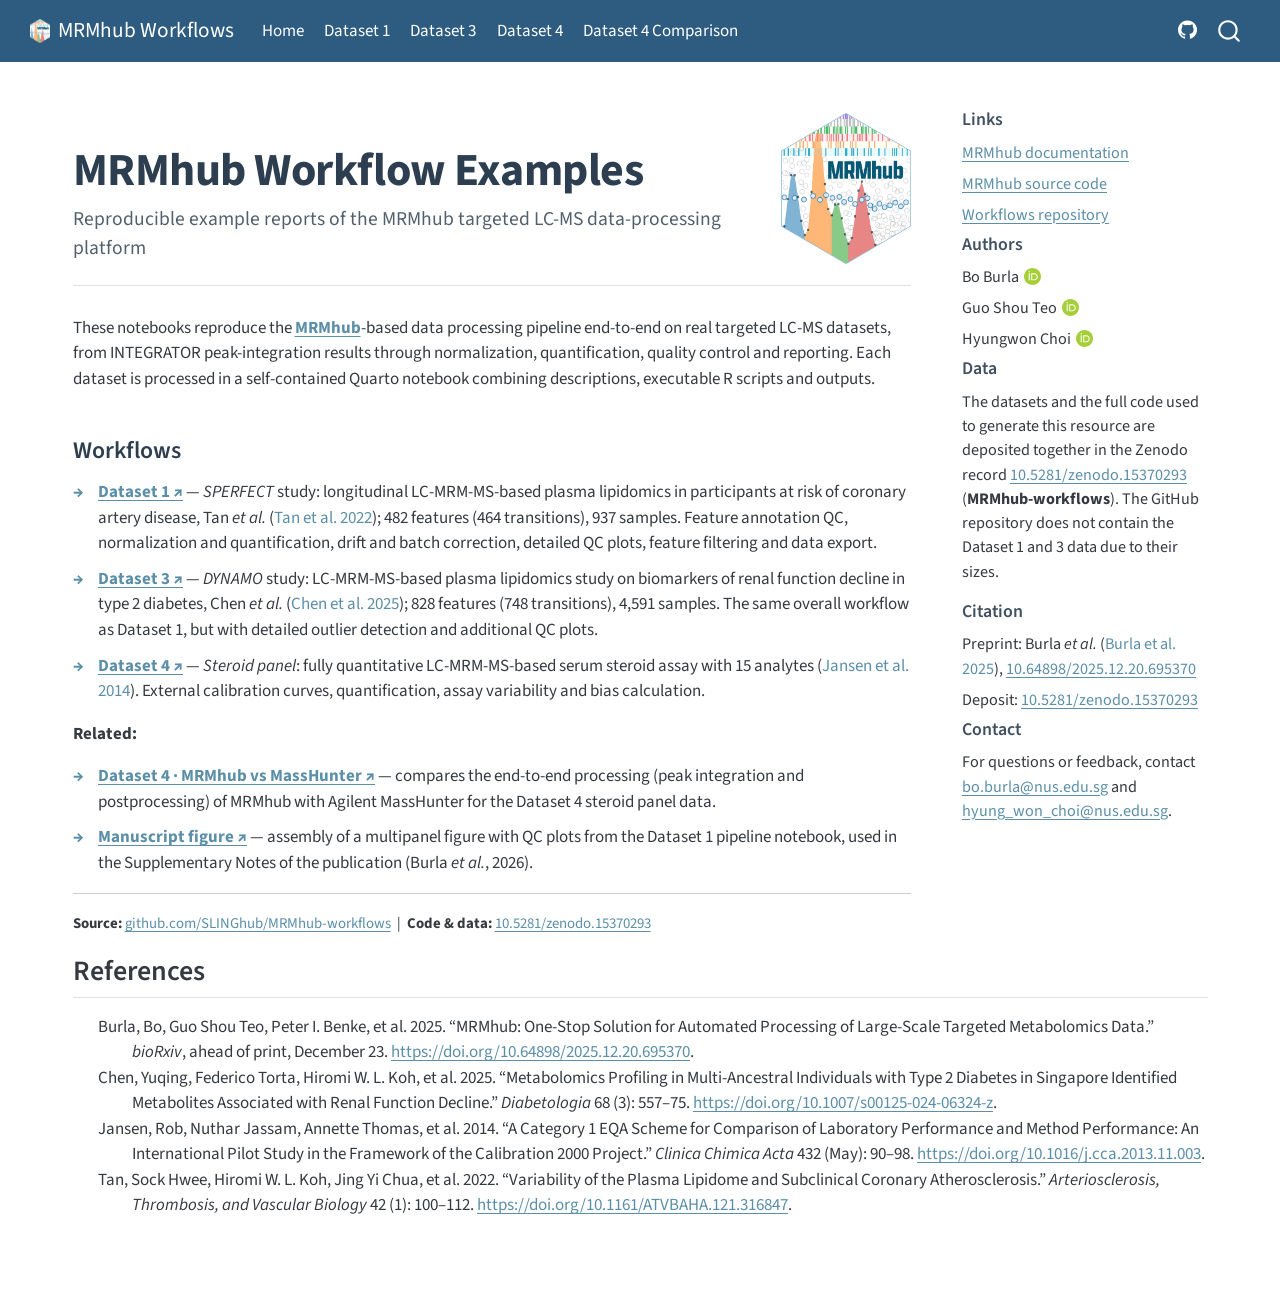
==== commit 54401a22: "Built site for gh-pages" ====
--- a/index.html
+++ b/index.html
@@ -192,7 +192,7 @@
 <p><strong>Related:</strong></p>
 <div class="arrow-list">
 <ul>
-<li><a href="Dataset4_Comparison.html"><strong>Dataset 4 · MRMhub vs MassHunter ↗</strong></a> — validates the end-to-end processing (peak integration and postprocessing) of MRMhub against Agilent MassHunter for the Dataset 4 steroid panel data.</li>
+<li><a href="Dataset4_Comparison.html"><strong>Dataset 4 · MRMhub vs MassHunter ↗</strong></a> — compares the end-to-end processing (peak integration and postprocessing) of MRMhub with Agilent MassHunter for the Dataset 4 steroid panel data.</li>
 <li><a href="ManuscriptFigure.html"><strong>Manuscript figure ↗</strong></a> — assembly of a multipanel figure with QC plots from the Dataset 1 pipeline notebook, used in the Supplementary Notes of the publication (Burla <em>et al.</em>, 2026).</li>
 </ul>
 </div>
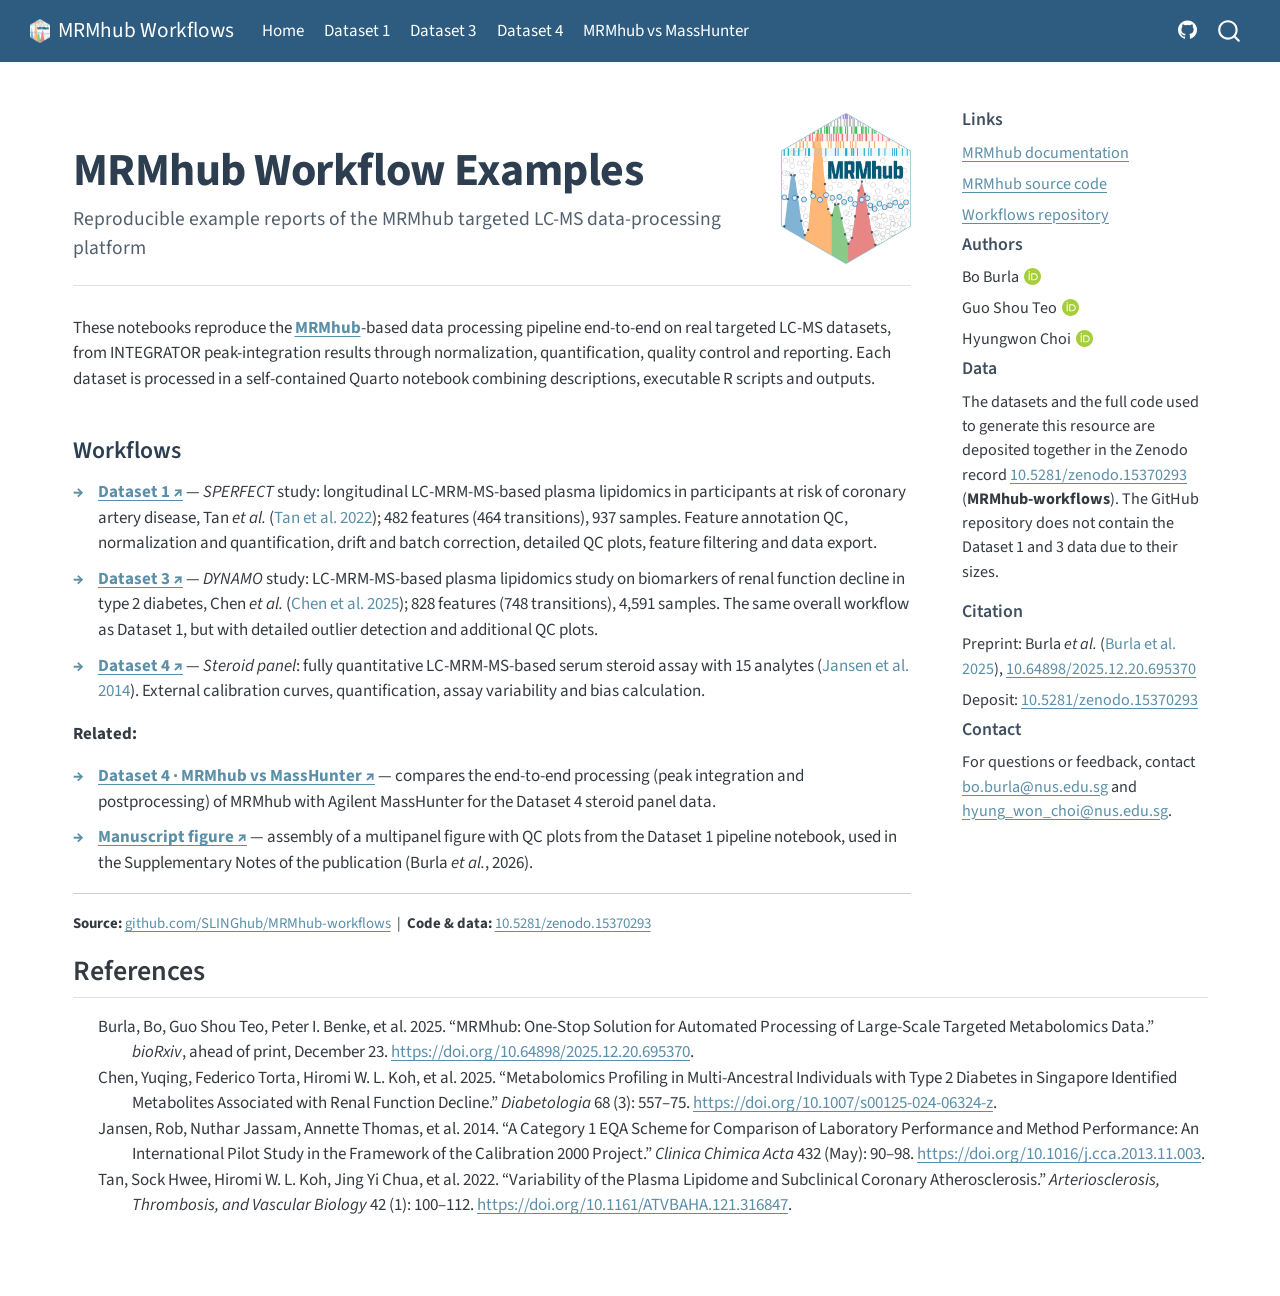
==== commit 77b94c01: "Built site for gh-pages" ====
--- a/index.html
+++ b/index.html
@@ -141,7 +141,7 @@
   </li>  
   <li class="nav-item">
     <a class="nav-link" href="./Dataset4_Comparison.html"> 
-<span class="menu-text">Dataset 4 Comparison</span></a>
+<span class="menu-text">MRMhub vs MassHunter</span></a>
   </li>  
 </ul>
             <ul class="navbar-nav navbar-nav-scroll ms-auto">
